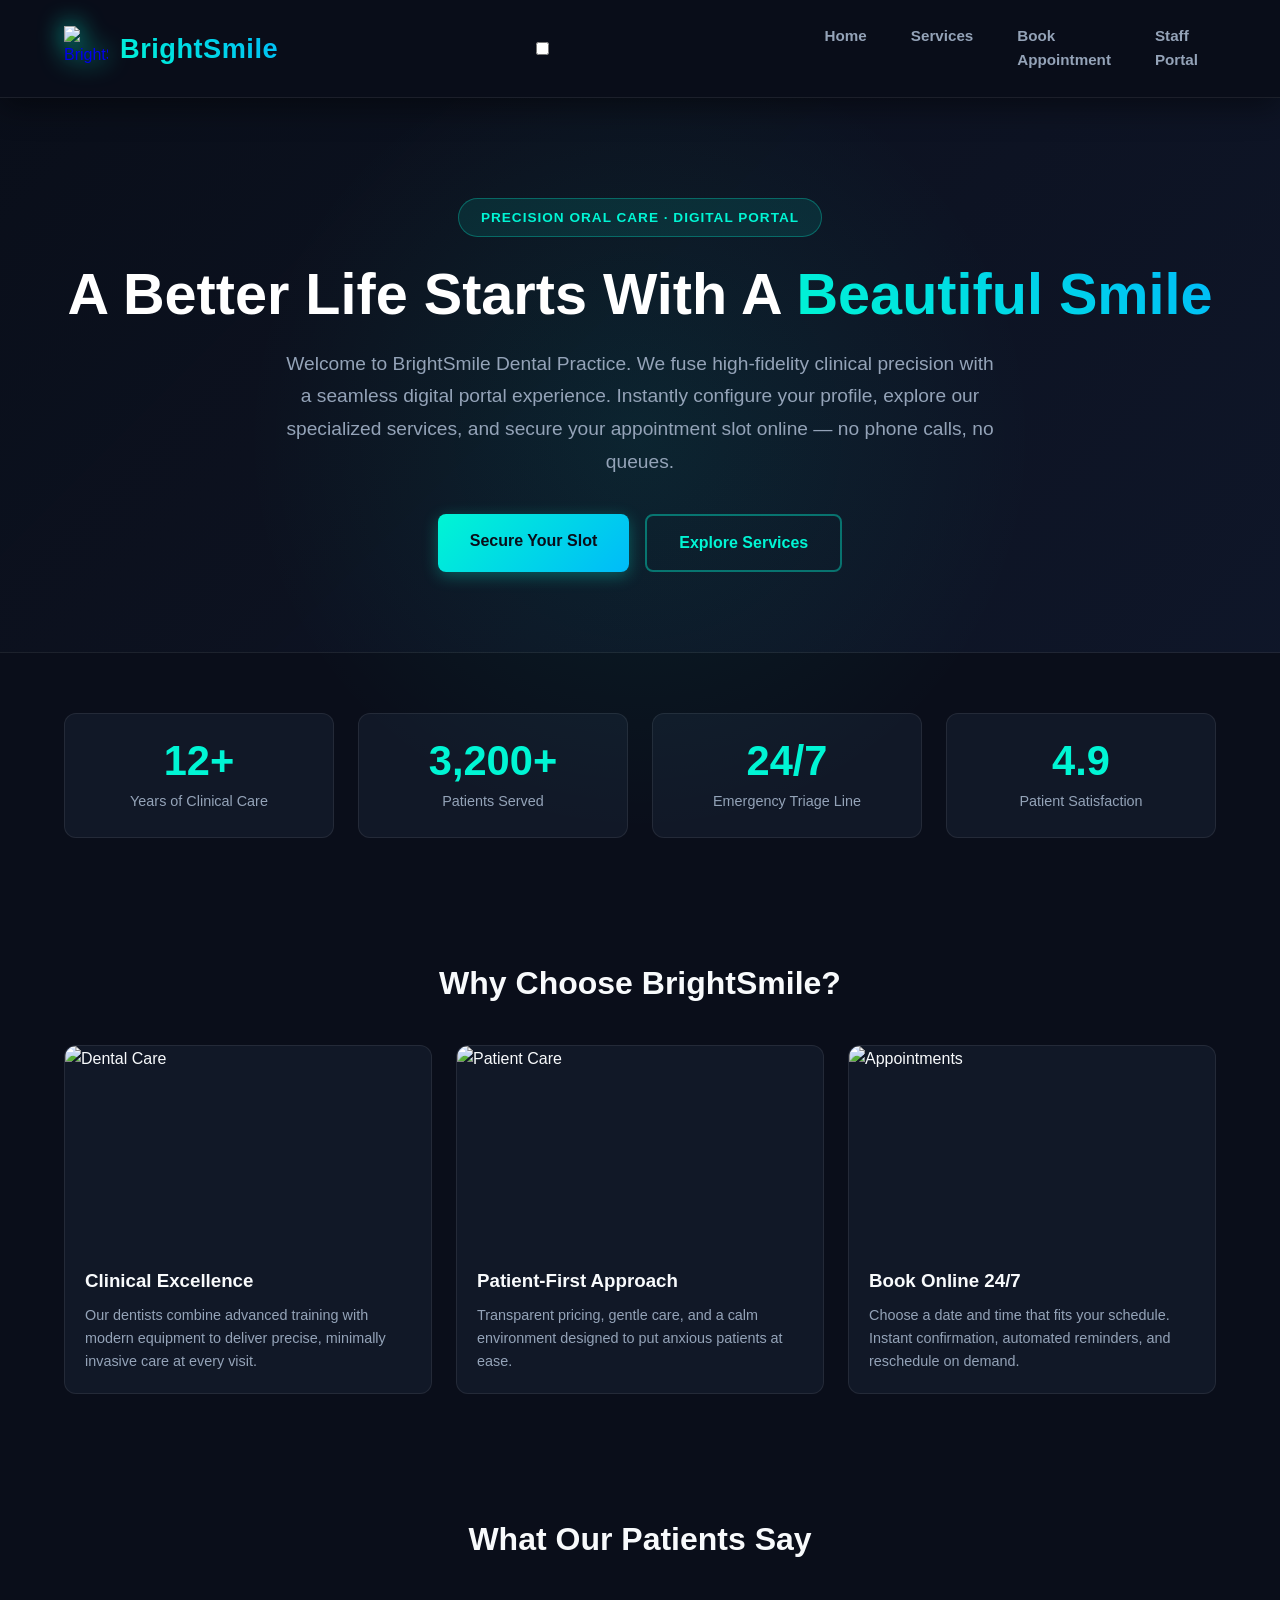
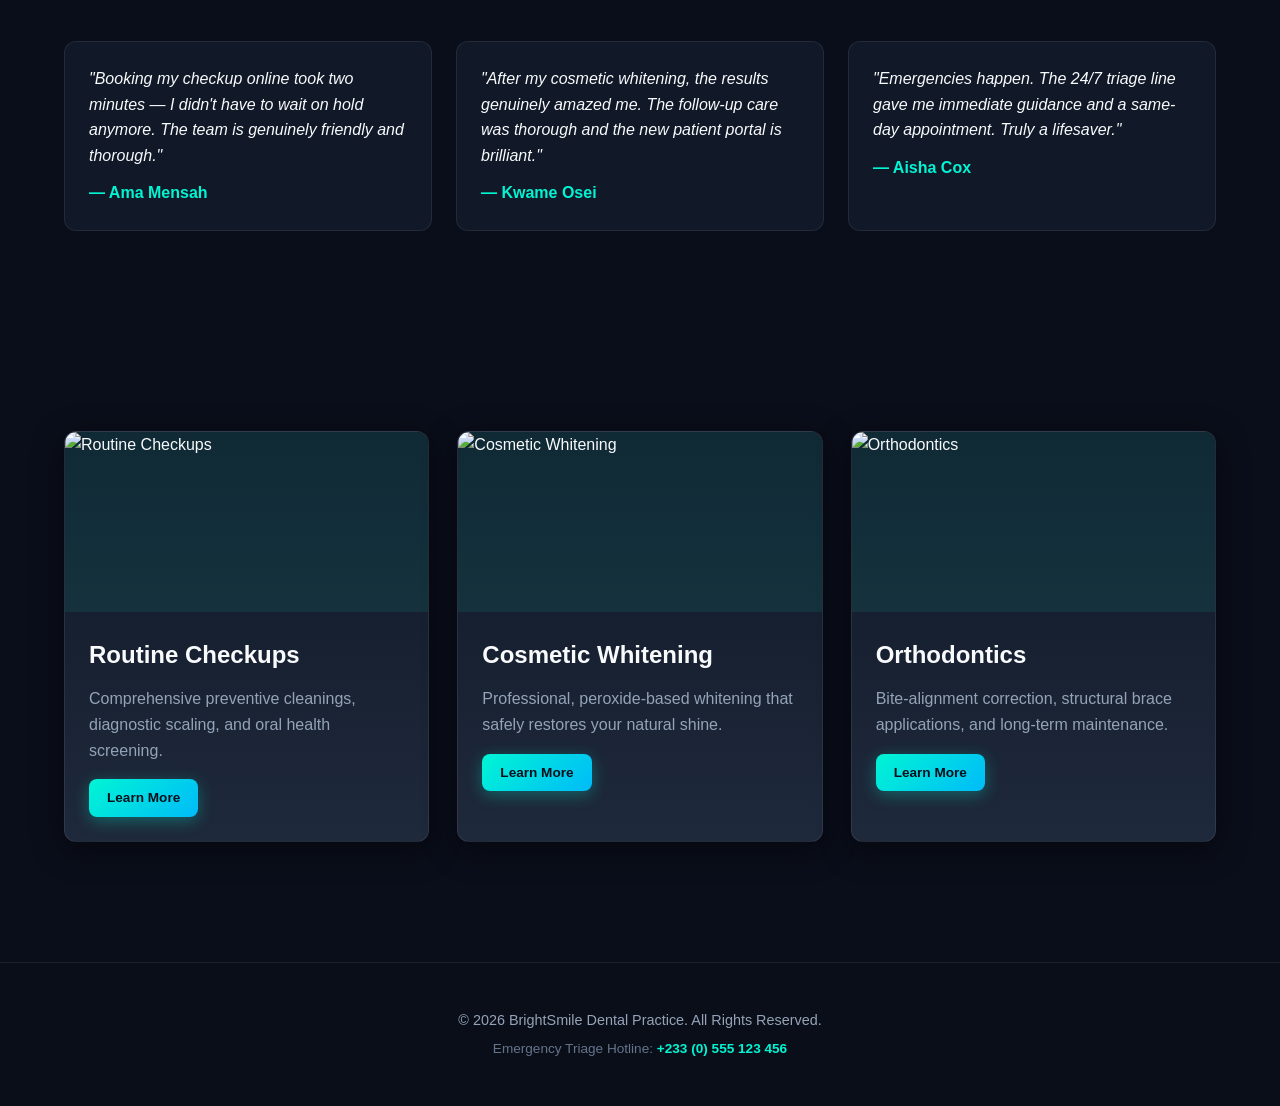
==== output/index.html @ e3bef67d "feat: BrightSmile Dental Practice website rebuild (SVG icons, animations)" ====
<!DOCTYPE html>
<html lang="en">
<head>
    <meta charset="UTF-8">
    <meta name="viewport" content="width=device-width, initial-scale=1.0">
    <title>BrightSmile Dental Practice Portal</title>
    <meta name="description" content="BrightSmile Dental Practice – modern clinical web portal for scheduling, staff access, and patient records.">
    <link rel="stylesheet" href="css/style.css">
    <link rel="icon" href="data:image/svg+xml,<svg xmlns='http://www.w3.org/2000/svg' viewBox='0 0 100 100'><text y='.9em' font-size='90'>🦷</text></svg>">
</head>
<body>

<header class="navbar">
    <div class="container nav-container">
        <a href="index.html" class="logo-group">
            <img src="https://cdn-icons-png.flaticon.com/512/3467/3467776.png" alt="BrightSmile Tooth Logo" class="logo-img">
            <span class="logo-text">BrightSmile</span>
        </a>
        <input type="checkbox" id="menu-toggle" class="menu-toggle">
        <label for="menu-toggle" class="hamburger"><span></span><span></span><span></span></label>
        <nav class="nav-links">
            <a href="index.html">Home</a>
            <a href="services.html">Services</a>
            <a href="booking.html">Book Appointment</a>
            <a href="staff.html">Staff Portal</a>
        </nav>
    </div>
</header>

<!-- ============ HERO / LANDING ============ -->
<section class="hero">
    <div class="hero-glow"></div>
    <div class="container hero-content">
        <div class="hero-badge">Precision Oral Care &middot; Digital Portal</div>
        <h1>A Better Life Starts With A <span class="highlight">Beautiful Smile</span></h1>
        <p>Welcome to BrightSmile Dental Practice. We fuse high-fidelity clinical precision with a seamless digital portal experience. Instantly configure your profile, explore our specialized services, and secure your appointment slot online &mdash; no phone calls, no queues.</p>
        <div class="hero-buttons">
            <a href="booking.html" class="btn">Secure Your Slot</a>
            <a href="services.html" class="btn btn-outline">Explore Services</a>
        </div>
    </div>
</section>

<!-- ============ STATS ============ -->
<div class="container" style="padding: 20px 0 40px;">
    <div class="stats-row">
        <div class="stat-card">
            <div class="stat-number">12+</div>
            <div class="stat-label">Years of Clinical Care</div>
        </div>
        <div class="stat-card">
            <div class="stat-number">3,200+</div>
            <div class="stat-label">Patients Served</div>
        </div>
        <div class="stat-card">
            <div class="stat-number">24/7</div>
            <div class="stat-label">Emergency Triage Line</div>
        </div>
        <div class="stat-card">
            <div class="stat-number">4.9</div>
            <div class="stat-label">Patient Satisfaction</div>
        </div>
    </div>
</div>

<!-- ============ ABOUT / WHY BRIGHTSMILE ============ -->
<div class="container" style="padding: 0 0 40px;">
    <div class="media-section">
        <h2>Why Choose BrightSmile?</h2>
        <div class="media-grid">
            <div class="media-card">
                <img src="https://cdn-icons-png.flaticon.com/512/3467/3467776.png" alt="Dental Care" style="height:200px; object-fit:cover;">
                <div class="media-card-body">
                    <h3>Clinical Excellence</h3>
                    <p>Our dentists combine advanced training with modern equipment to deliver precise, minimally invasive care at every visit.</p>
                </div>
            </div>
            <div class="media-card">
                <img src="https://cdn-icons-png.flaticon.com/512/3467/3467776.png" alt="Patient Care" style="height:200px; object-fit:cover;">
                <div class="media-card-body">
                    <h3>Patient-First Approach</h3>
                    <p>Transparent pricing, gentle care, and a calm environment designed to put anxious patients at ease.</p>
                </div>
            </div>
            <div class="media-card">
                <img src="https://cdn-icons-png.flaticon.com/512/3467/3467776.png" alt="Appointments" style="height:200px; object-fit:cover;">
                <div class="media-card-body">
                    <h3>Book Online 24/7</h3>
                    <p>Choose a date and time that fits your schedule. Instant confirmation, automated reminders, and reschedule on demand.</p>
                </div>
            </div>
        </div>
    </div>
</div>

<!-- ============ TESTIMONIALS ============ -->
<div class="container" style="padding: 0 0 40px;">
    <div class="media-section">
        <h2>What Our Patients Say</h2>
        <div class="testimonial-grid">
            <div class="testimonial">
                <p>"Booking my checkup online took two minutes &mdash; I didn't have to wait on hold anymore. The team is genuinely friendly and thorough."</p>
                <div class="author">&mdash; Ama Mensah</div>
            </div>
            <div class="testimonial">
                <p>"After my cosmetic whitening, the results genuinely amazed me. The follow-up care was thorough and the new patient portal is brilliant."</p>
                <div class="author">&mdash; Kwame Osei</div>
            </div>
            <div class="testimonial">
                <p>"Emergencies happen. The 24/7 triage line gave me immediate guidance and a same-day appointment. Truly a lifesaver."</p>
                <div class="author">&mdash; Aisha Cox</div>
            </div>
        </div>
    </div>
</div>

<!-- ============ INFO CARDS ============ -->
<div class="container" style="padding: 0 0 40px;">
    <div class="media-section">
        <div class="services-grid" style="grid-template-columns:repeat(auto-fit,minmax(280px,1fr));">
            <div class="service-card">
                <img src="https://cdn-icons-png.flaticon.com/512/2818/2818366.png" alt="Routine Checkups" class="service-icon">
                <div class="service-card-body">
                    <h3>Routine Checkups</h3>
                    <p>Comprehensive preventive cleanings, diagnostic scaling, and oral health screening.</p>
                    <a href="services.html" class="btn btn-sm">Learn More</a>
                </div>
            </div>
            <div class="service-card">
                <img src="https://cdn-icons-png.flaticon.com/512/7988/7988015.png" alt="Cosmetic Whitening" class="service-icon">
                <div class="service-card-body">
                    <h3>Cosmetic Whitening</h3>
                    <p>Professional, peroxide-based whitening that safely restores your natural shine.</p>
                    <a href="services.html" class="btn btn-sm">Learn More</a>
                </div>
            </div>
            <div class="service-card">
                <img src="https://cdn-icons-png.flaticon.com/512/2167/2167096.png" alt="Orthodontics" class="service-icon">
                <div class="service-card-body">
                    <h3>Orthodontics</h3>
                    <p>Bite-alignment correction, structural brace applications, and long-term maintenance.</p>
                    <a href="services.html" class="btn btn-sm">Learn More</a>
                </div>
            </div>
        </div>
    </div>
</div>

<!-- ============ FOOTER ENVELOPE ============ -->
<footer class="footer">
    <div class="container">
        <p style="font-size:0.9rem;">&copy; 2026 BrightSmile Dental Practice. All Rights Reserved.</p>
        <p style="font-size:0.85rem; color:var(--text-dim);">Emergency Triage Hotline: <span style="color:var(--teal-glow); font-weight:700;">+233 (0) 555 123 456</span></p>
    </div>
</footer>

<script src="js/search.js"></script>
</body>
</html>
---- output/css/style.css ----
/* ==========================================================================
   BRIGHTSMILE INTERACTIVE CYBER-TEAL STYLESHEET v2.0
   ========================================================================= */
:root {
    --teal-glow: #00f5d4;
    --teal-dark: #00bbf9;
    --teal-mid: #0077b6;
    --navy-deep: #0a0e1a;
    --navy-card: #0f172a;
    --card-bg: #111827;
    --card-bg2: #1e293b;
    --text-main: #f8fafc;
    --text-muted: #94a3b8;
    --text-dim: #64748b;
    --emerald: #10b981;
    --crimson: #ef4444;
    --amber: #f59e0b;
    --border-line: rgba(255,255,255,0.08);
    --border-light: rgba(255,255,255,0.15);
    --glass: rgba(255,255,255,0.05);
    --glass-border: rgba(255,255,255,0.1);
    --shadow: 0 8px 32px rgba(0,0,0,0.45);
    --radius: 12px;
    --radius-sm: 8px;
    --font: 'Segoe UI', Roboto, Helvetica, Arial, sans-serif;
}

* {
    margin: 0;
    padding: 0;
    box-sizing: border-box;
    font-family: var(--font);
}

html {
    scroll-behavior: smooth;
    scroll-padding-top: 80px;
}

body {
    background-color: var(--navy-deep);
    color: var(--text-main);
    display: flex;
    flex-direction: column;
    min-height: 100vh;
    line-height: 1.6;
}

.container {
    width: 90%;
    max-width: 1200px;
    margin: 0 auto;
}

/* ---- Navigation ---- */
.navbar {
    background-color: rgba(10, 14, 26, 0.92);
    backdrop-filter: blur(16px);
    border-bottom: 1px solid var(--border-line);
    padding: 14px 0;
    position: sticky;
    top: 0;
    z-index: 1000;
    box-shadow: var(--shadow);
}

.nav-container {
    display: flex;
    justify-content: space-between;
    align-items: center;
}

.logo-group {
    display: flex;
    align-items: center;
    gap: 12px;
    text-decoration: none;
}

.logo-img {
    width: 44px;
    height: 44px;
    filter: drop-shadow(0 0 12px var(--teal-glow));
    transition: transform 0.3s;
}

.logo-group:hover .logo-img {
    transform: scale(1.08);
}

.logo-text {
    font-size: 1.7rem;
    font-weight: 800;
    letter-spacing: 0.5px;
    background: linear-gradient(45deg, var(--teal-glow), var(--teal-dark));
    -webkit-background-clip: text;
    background-clip: text;
    -webkit-text-fill-color: transparent;
    color: transparent;
}

.nav-links {
    display: flex;
    gap: 8px;
    list-style: none;
}

.nav-links a {
    display: block;
    padding: 10px 18px;
    text-decoration: none;
    color: var(--text-muted);
    font-weight: 600;
    font-size: 0.95rem;
    border-radius: var(--radius-sm);
    transition: all 0.3s ease;
    position: relative;
}

.nav-links a:hover {
    color: var(--teal-glow);
    background: rgba(0, 245, 212, 0.08);
}

.nav-links a.active {
    color: var(--teal-glow);
    background: rgba(0, 245, 212, 0.12);
    box-shadow: inset 0 0 0 1px rgba(0, 245, 212, 0.25);
}

/* ---- Hero ---- */
.hero {
    position: relative;
    padding: 100px 0 80px;
    text-align: center;
    background: linear-gradient(135deg, rgba(10, 14, 26, 0.96), rgba(15, 23, 42, 0.92)),
        url('https://images.unsplash.com/photo-1629909613654-28e377c37b09?auto=format&fit=crop&w=1920&q=80') no-repeat center center/cover;
    border-bottom: 1px solid var(--border-line);
}

.hero-glow {
    position: absolute;
    top: -60px;
    left: 50%;
    transform: translateX(-50%);
    width: 800px;
    height: 800px;
    background: radial-gradient(circle, rgba(0, 245, 212, 0.08) 0%, transparent 70%);
    pointer-events: none;
}

.hero-content { position: relative; z-index: 1; }
.hero-badge {
    display: inline-block;
    padding: 8px 22px;
    background: rgba(0, 245, 212, 0.1);
    border: 1px solid rgba(0, 245, 212, 0.3);
    border-radius: 50px;
    color: var(--teal-glow);
    font-weight: 700;
    letter-spacing: 1px;
    text-transform: uppercase;
    font-size: 0.85rem;
    margin-bottom: 24px;
}

.hero h1 {
    font-size: 3.6rem;
    font-weight: 800;
    margin-bottom: 20px;
    color: #ffffff;
    line-height: 1.15;
}

.hero h1 .highlight {
    background: linear-gradient(45deg, var(--teal-glow), var(--teal-dark));
    -webkit-background-clip: text;
    background-clip: text;
    -webkit-text-fill-color: transparent;
    color: transparent;
}

.hero p {
    font-size: 1.2rem;
    color: var(--text-muted);
    margin-bottom: 36px;
    max-width: 720px;
    margin-left: auto;
    margin-right: auto;
    line-height: 1.7;
}

.hero-buttons {
    display: flex;
    gap: 16px;
    justify-content: center;
    flex-wrap: wrap;
}

/* ---- Buttons ---- */
.btn {
    display: inline-block;
    padding: 14px 32px;
    background: linear-gradient(135deg, var(--teal-glow), var(--teal-dark));
    color: var(--navy-deep);
    text-decoration: none;
    border-radius: var(--radius-sm);
    border: none;
    font-weight: 700;
    cursor: pointer;
    box-shadow: 0 4px 16px rgba(0, 245, 212, 0.3);
    transition: all 0.3s ease;
    font-size: 1rem;
}

.btn:hover {
    transform: translateY(-2px);
    box-shadow: 0 6px 24px rgba(0, 245, 212, 0.5);
}

.btn:active { transform: translateY(0); }

.btn-outline {
    background: transparent;
    color: var(--teal-glow);
    border: 2px solid rgba(0, 245, 212, 0.4);
    box-shadow: none;
}

.btn-outline:hover {
    background: rgba(0, 245, 212, 0.1);
    border-color: var(--teal-glow);
    box-shadow: 0 0 20px rgba(0, 245, 212, 0.2);
}

.btn-danger {
    background: var(--crimson);
    color: white;
    box-shadow: 0 4px 16px rgba(239, 68, 68, 0.3);
}

.btn-danger:hover {
    box-shadow: 0 6px 24px rgba(239, 68, 68, 0.5);
    background: #dc2626;
}

.btn-sm { padding: 8px 18px; font-size: 0.85rem; }

/* ---- Services Grid ---- */
.services-grid {
    display: grid;
    grid-template-columns: repeat(auto-fit, minmax(320px, 1fr));
    gap: 28px;
    padding: 40px 0;
}

.service-card {
    background: linear-gradient(180deg, var(--card-bg), var(--card-bg2));
    border: 1px solid var(--border-line);
    border-radius: var(--radius);
    overflow: hidden;
    transition: all 0.4s ease;
    box-shadow: var(--shadow);
}

.service-card:hover {
    transform: translateY(-6px);
    border-color: var(--teal-glow);
    box-shadow: 0 12px 40px rgba(0, 245, 212, 0.12);
}

.service-icon {
    width: 100%;
    height: 180px;
    object-fit: cover;
    display: block;
    background: rgba(0, 245, 212, 0.08);
}

.service-card-body {
    padding: 24px;
}

.service-card-body h3 {
    font-size: 1.5rem;
    margin-bottom: 12px;
    color: var(--text-main);
}

.service-card-body p {
    color: var(--text-muted);
    line-height: 1.6;
    margin-bottom: 16px;
}

.service-card-body .btn {
    margin-right: 10px;
}

/* ---- Form split ---- */
.form-split {
    display: grid;
    grid-template-columns: 1fr 1fr;
    gap: 32px;
    padding: 40px 0;
}

.form-card {
    background: linear-gradient(180deg, rgba(15, 23, 42, 0.9), rgba(10, 14, 26, 0.96));
    padding: 32px;
    border-radius: var(--radius);
    border: 1px solid var(--border-line);
    box-shadow: var(--shadow);
}

.form-card h2 {
    margin-bottom: 24px;
    font-size: 1.6rem;
    color: var(--text-main);
    border-left: 4px solid var(--teal-glow);
    padding-left: 14px;
}

.form-card h2 .step-num {
    display: inline-block;
    background: var(--teal-glow);
    color: var(--navy-deep);
    width: 32px;
    height: 32px;
    border-radius: 50%;
    font-size: 0.9rem;
    font-weight: 800;
    line-height: 32px;
    text-align: center;
    margin-right: 10px;
}

.form-card .screenshot-placeholder {
    margin: 20px 0;
    padding: 20px;
    background: rgba(0, 245, 212, 0.05);
    border: 1px dashed rgba(0, 245, 212, 0.2);
    border-radius: var(--radius-sm);
    text-align: center;
    color: var(--text-dim);
    font-size: 0.9rem;
}

/* ---- Form elements ---- */
.input-container {
    position: relative;
    margin-bottom: 22px;
}

label {
    display: block;
    margin-bottom: 8px;
    font-weight: 600;
    font-size: 0.9rem;
    color: var(--text-muted);
}

input, select, textarea {
    width: 100%;
    padding: 13px 16px;
    background-color: rgba(15, 23, 42, 0.6);
    border: 1px solid var(--border-light);
    border-radius: var(--radius-sm);
    font-size: 1rem;
    color: var(--text-main);
    transition: border-color 0.3s, box-shadow 0.3s;
}

input:focus, select:focus, textarea:focus {
    outline: none;
    border-color: var(--teal-glow);
    box-shadow: 0 0 0 3px rgba(0, 245, 212, 0.15);
}

input::placeholder, textarea::placeholder {
    color: var(--text-dim);
}

/* ---- Alerts ---- */
.alert {
    padding: 16px 20px;
    border-radius: var(--radius-sm);
    margin-bottom: 24px;
    font-weight: 600;
    font-size: 0.95rem;
    display: flex;
    align-items: center;
    gap: 10px;
}

.alert.success {
    background: rgba(16, 185, 129, 0.12);
    color: var(--emerald);
    border: 1px solid rgba(16, 185, 129, 0.4);
}

.alert.danger {
    background: rgba(239, 68, 68, 0.12);
    color: var(--crimson);
    border: 1px solid rgba(239, 68, 68, 0.4);
}

/* ---- Footer ---- */
.footer {
    background-color: rgba(10, 14, 26, 0.95);
    border-top: 1px solid var(--border-line);
    padding: 40px 0;
    text-align: center;
    color: var(--text-muted);
}

.footer p { margin: 6px 0; }

.footer-top {
    display: flex;
    justify-content: space-between;
    flex-wrap: wrap;
    gap: 16px;
}

.footer-brand .logo-text { font-size: 1.4rem; }

/* ---- Media section ---- */
.media-section {
    padding: 40px 0;
}

.media-section h2 {
    text-align: center;
    font-size: 2rem;
    margin-bottom: 36px;
    color: var(--text-main);
}

.media-grid {
    display: grid;
    grid-template-columns: repeat(auto-fit, minmax(260px, 1fr));
    gap: 24px;
}

.media-card {
    background: var(--card-bg);
    border: 1px solid var(--border-line);
    border-radius: var(--radius);
    overflow: hidden;
    transition: all 0.4s ease;
}

.media-card:hover {
    transform: translateY(-4px);
    border-color: var(--teal-glow);
}

.media-card img {
    width: 100%;
    height: 200px;
    object-fit: cover;
    display: block;
}

.media-card-body {
    padding: 20px;
}

.media-card-body h3 {
    margin-bottom: 8px;
}

.media-card-body p {
    color: var(--text-muted);
    font-size: 0.9rem;
}

/* ---- Testimonials ---- */
.testimonial-grid {
    display: grid;
    grid-template-columns: repeat(auto-fit, minmax(320px, 1fr));
    gap: 24px;
    padding: 40px 0;
}

.testimonial {
    background: var(--card-bg);
    border: 1px solid var(--border-line);
    border-radius: var(--radius);
    padding: 24px;
}

.testimonial p {
    font-style: italic;
    color: var(--text-main);
    margin-bottom: 12px;
}

.testimonial .author {
    font-weight: 700;
    color: var(--teal-glow);
}

/* ---- Video embed ---- */
.video-wrapper {
    position: relative;
    width: 100%;
    max-width: 800px;
    margin: 30px auto;
    border-radius: var(--radius);
    overflow: hidden;
    border: 1px solid var(--border-line);
}

.video-wrapper iframe {
    width: 100%;
    height: 480px;
    border: none;
    display: block;
}

.video-wrapper .play-overlay {
    position: absolute;
    top: 0; left: 0;
    width: 100%; height: 100%;
    display: flex;
    align-items: center;
    justify-content: center;
    background: rgba(0,0,0,0.35);
    color: white;
    font-size: 2rem;
    font-weight: 700;
    cursor: pointer;
}

/* ---- Reports / Data tables ---- */
.reports-grid {
    display: grid;
    grid-template-columns: repeat(auto-fit, minmax(340px, 1fr));
    gap: 24px;
    padding: 40px 0;
}

.report-card {
    background: linear-gradient(180deg, var(--card-bg), var(--card-bg2));
    border: 1px solid var(--border-line);
    border-radius: var(--radius);
    padding: 28px;
}

.report-card h3 {
    color: var(--teal-glow);
    font-size: 1.3rem;
    margin-bottom: 12px;
}

.report-card p {
    color: var(--text-muted);
    margin-bottom: 10px;
}

/* ---- Staff dashboard ---- */
.dashboard-header {
    display: flex;
    justify-content: space-between;
    align-items: center;
    flex-wrap: wrap;
    gap: 20px;
    margin-bottom: 24px;
    padding: 20px;
    background: linear-gradient(180deg, rgba(15, 23, 42, 0.8), rgba(10, 14, 26, 0.9));
    border: 1px solid var(--border-line);
    border-radius: var(--radius);
}

.dashboard-header h2 { margin-bottom: 4px; }

.search-box {
    max-width: 400px;
}

.search-box input {
    width: 100%;
}

.table-wrapper {
    overflow-x: auto;
    background: var(--card-bg);
    border: 1px solid var(--border-line);
    border-radius: var(--radius);
    box-shadow: var(--shadow);
}

.report-table {
    width: 100%;
    border-collapse: collapse;
    min-width: 700px;
}

.report-table th, .report-table td {
    padding: 14px 18px;
    text-align: left;
    border-bottom: 1px solid var(--border-line);
}

.report-table th {
    background: rgba(15, 23, 42, 0.4);
    color: var(--text-main);
    font-weight: 700;
    font-size: 0.85rem;
    text-transform: uppercase;
    letter-spacing: 0.5px;
}

.report-table td {
    color: var(--text-main);
    font-size: 0.95rem;
}

.report-table tbody tr:hover {
    background: rgba(0, 245, 212, 0.03);
}

.tag {
    display: inline-block;
    padding: 4px 12px;
    border-radius: 20px;
    font-size: 0.8rem;
    font-weight: 700;
}

.tag-checked { background: rgba(16, 185, 129, 0.15); color: var(--emerald); }
.tag-pending { background: rgba(245, 158, 11, 0.15); color: var(--amber); }
.tag-booked { background: rgba(0, 245, 212, 0.12); color: var(--teal-glow); }

/* ---- Stats counter ---- */
.stats-row {
    display: grid;
    grid-template-columns: repeat(auto-fit, minmax(200px, 1fr));
    gap: 24px;
    padding: 40px 0;
}

.stat-card {
    background: var(--card-bg);
    border: 1px solid var(--border-line);
    border-radius: var(--radius);
    padding: 24px;
    text-align: center;
}

.stat-number {
    font-size: 2.6rem;
    font-weight: 800;
    color: var(--teal-glow);
    line-height: 1.1;
}

.stat-label {
    color: var(--text-muted);
    font-size: 0.9rem;
    margin-top: 6px;
}

/* ---- Responsive ---- */
@media (max-width: 900px) {
    .hero h1 { font-size: 2.6rem; }
    .form-split { grid-template-columns: 1fr; }
    .footer-top { flex-direction: column; }
    .dashboard-header { flex-direction: column; align-items: flex-start; }
}

@media (max-width: 600px) {
    .hero h1 { font-size: 2rem; }
    .nav-links { display: none; }
    .nav-links.open { display: flex; flex-direction: column; position: absolute; top: 68px; left: 0; right: 0; background: rgba(10,14,26,0.98); padding: 16px; gap: 8px; box-shadow: var(--shadow); }
    .nav-links.open ~ .hamburger { display: none; }
    .hamburger { display: flex; flex-direction: column; gap: 5px; cursor: pointer; }
    .hamburger span { width: 24px; height: 3px; background: var(--text-main); border-radius: 2px; }
    .stats-row { grid-template-columns: 1fr; }
    .services-grid { grid-template-columns: 1fr; }
    .form-card { padding: 20px; }
}

/* ---- Password toggle ---- */
.pass-toggle {
    position: absolute;
    right: 12px;
    top: 38px;
    cursor: pointer;
    color: var(--text-dim);
    user-select: none;
}

/* ---- Scrollbar ---- */
::-webkit-scrollbar { width: 10px; }
::-webkit-scrollbar-track { background: var(--navy-deep); }
::-webkit-scrollbar-thumb { background: var(--teal-glow); border-radius: 5px; }
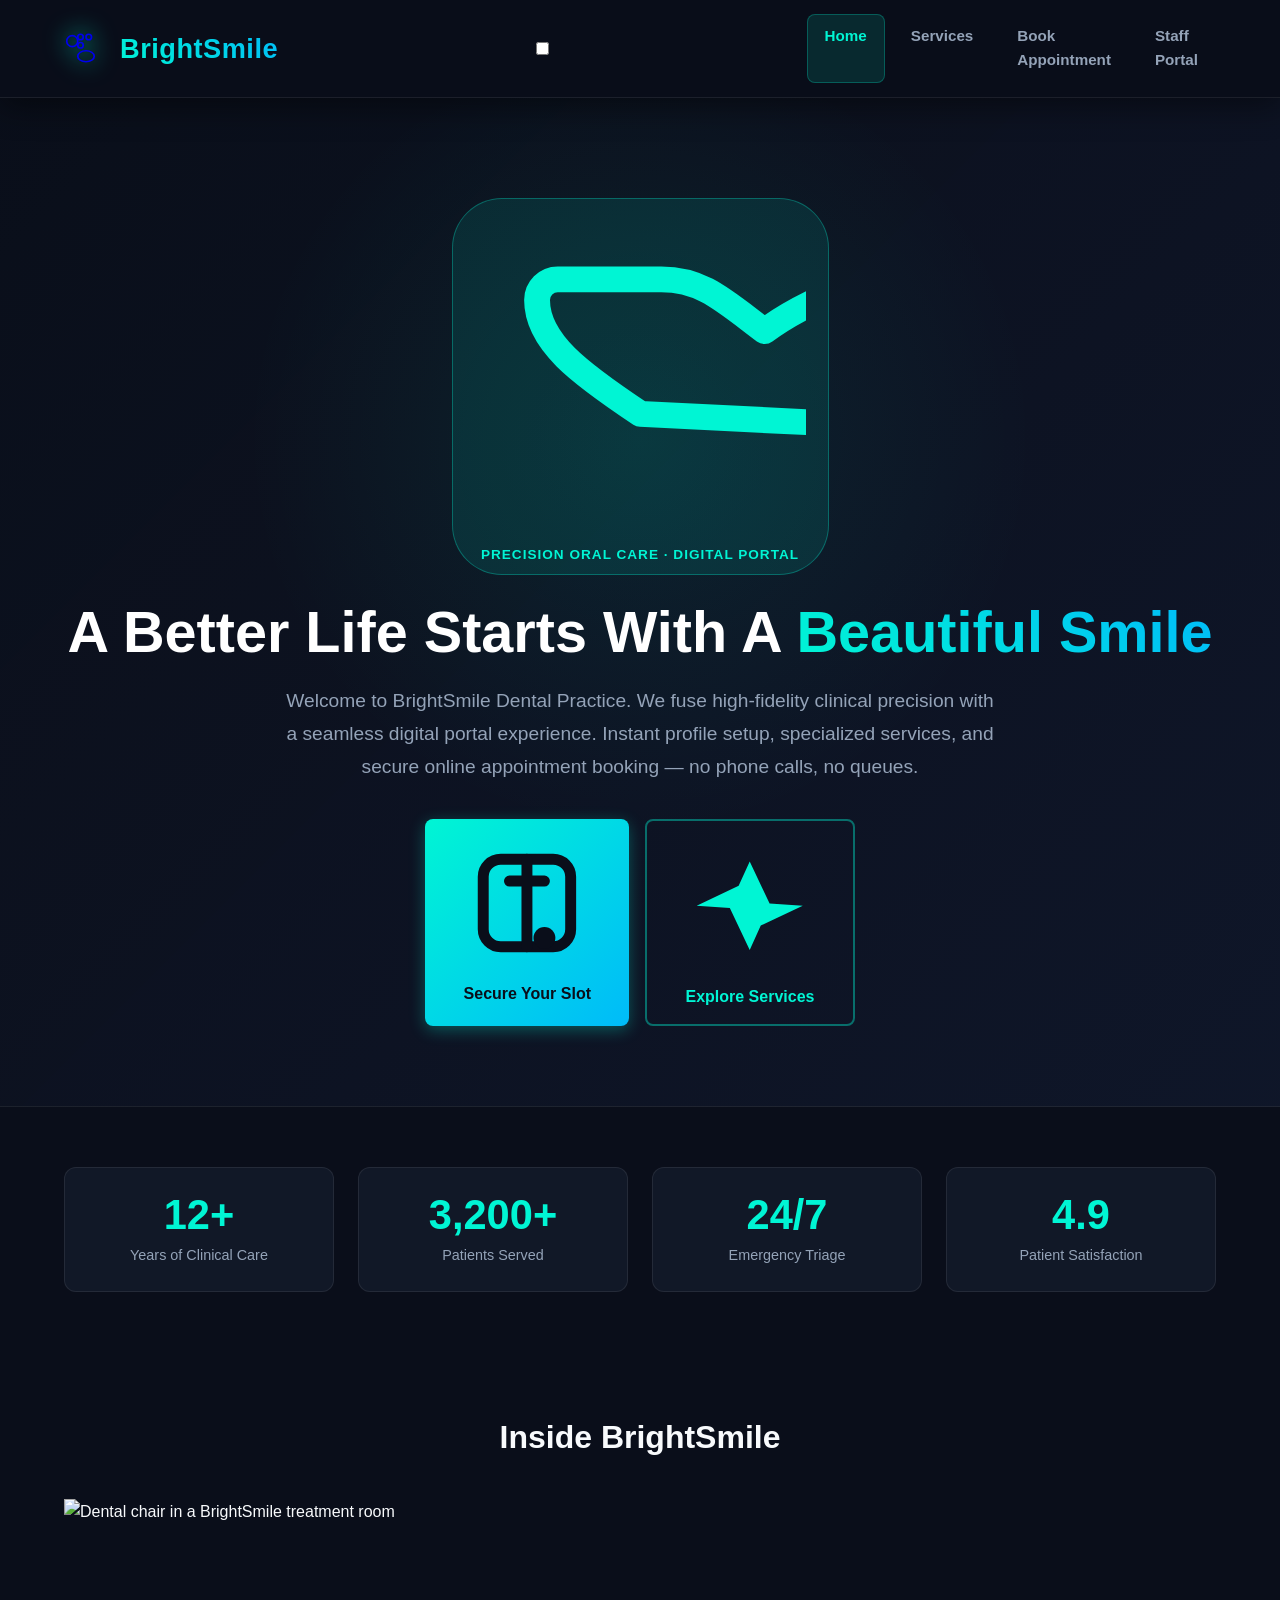
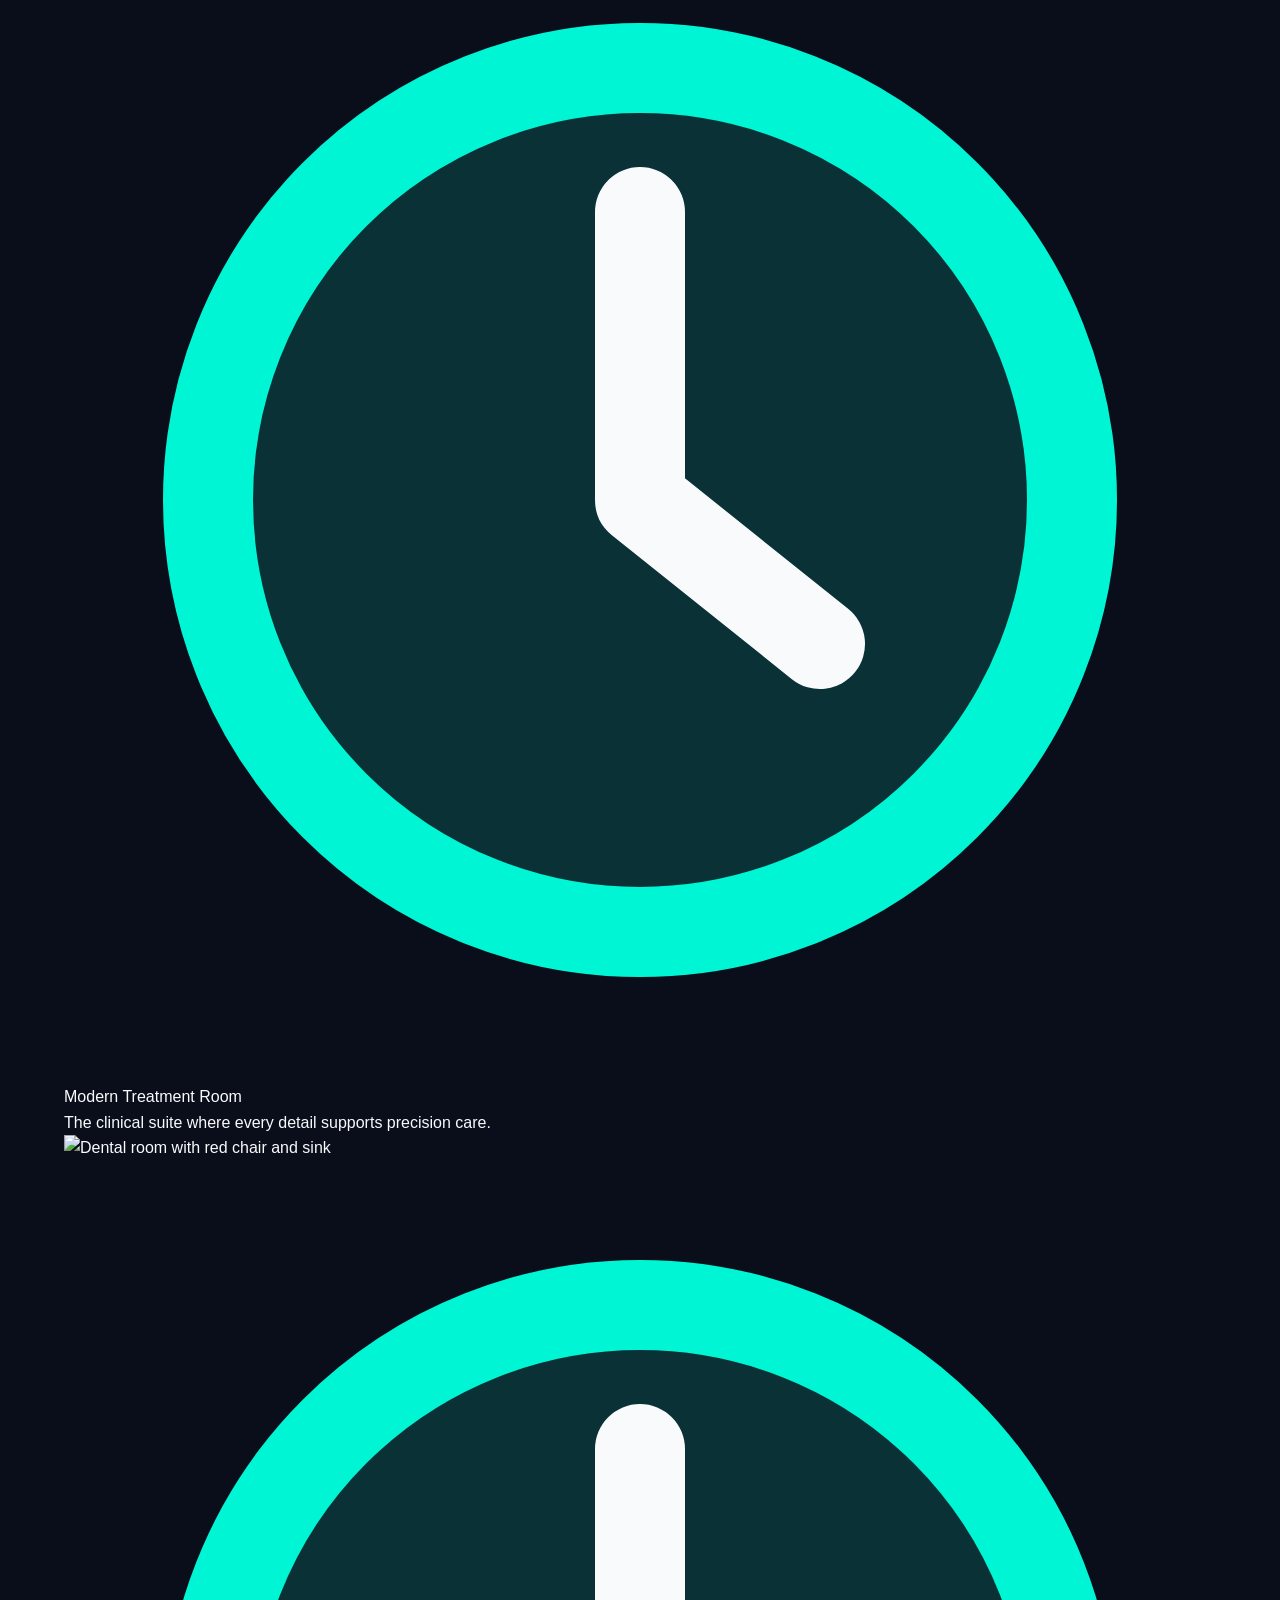
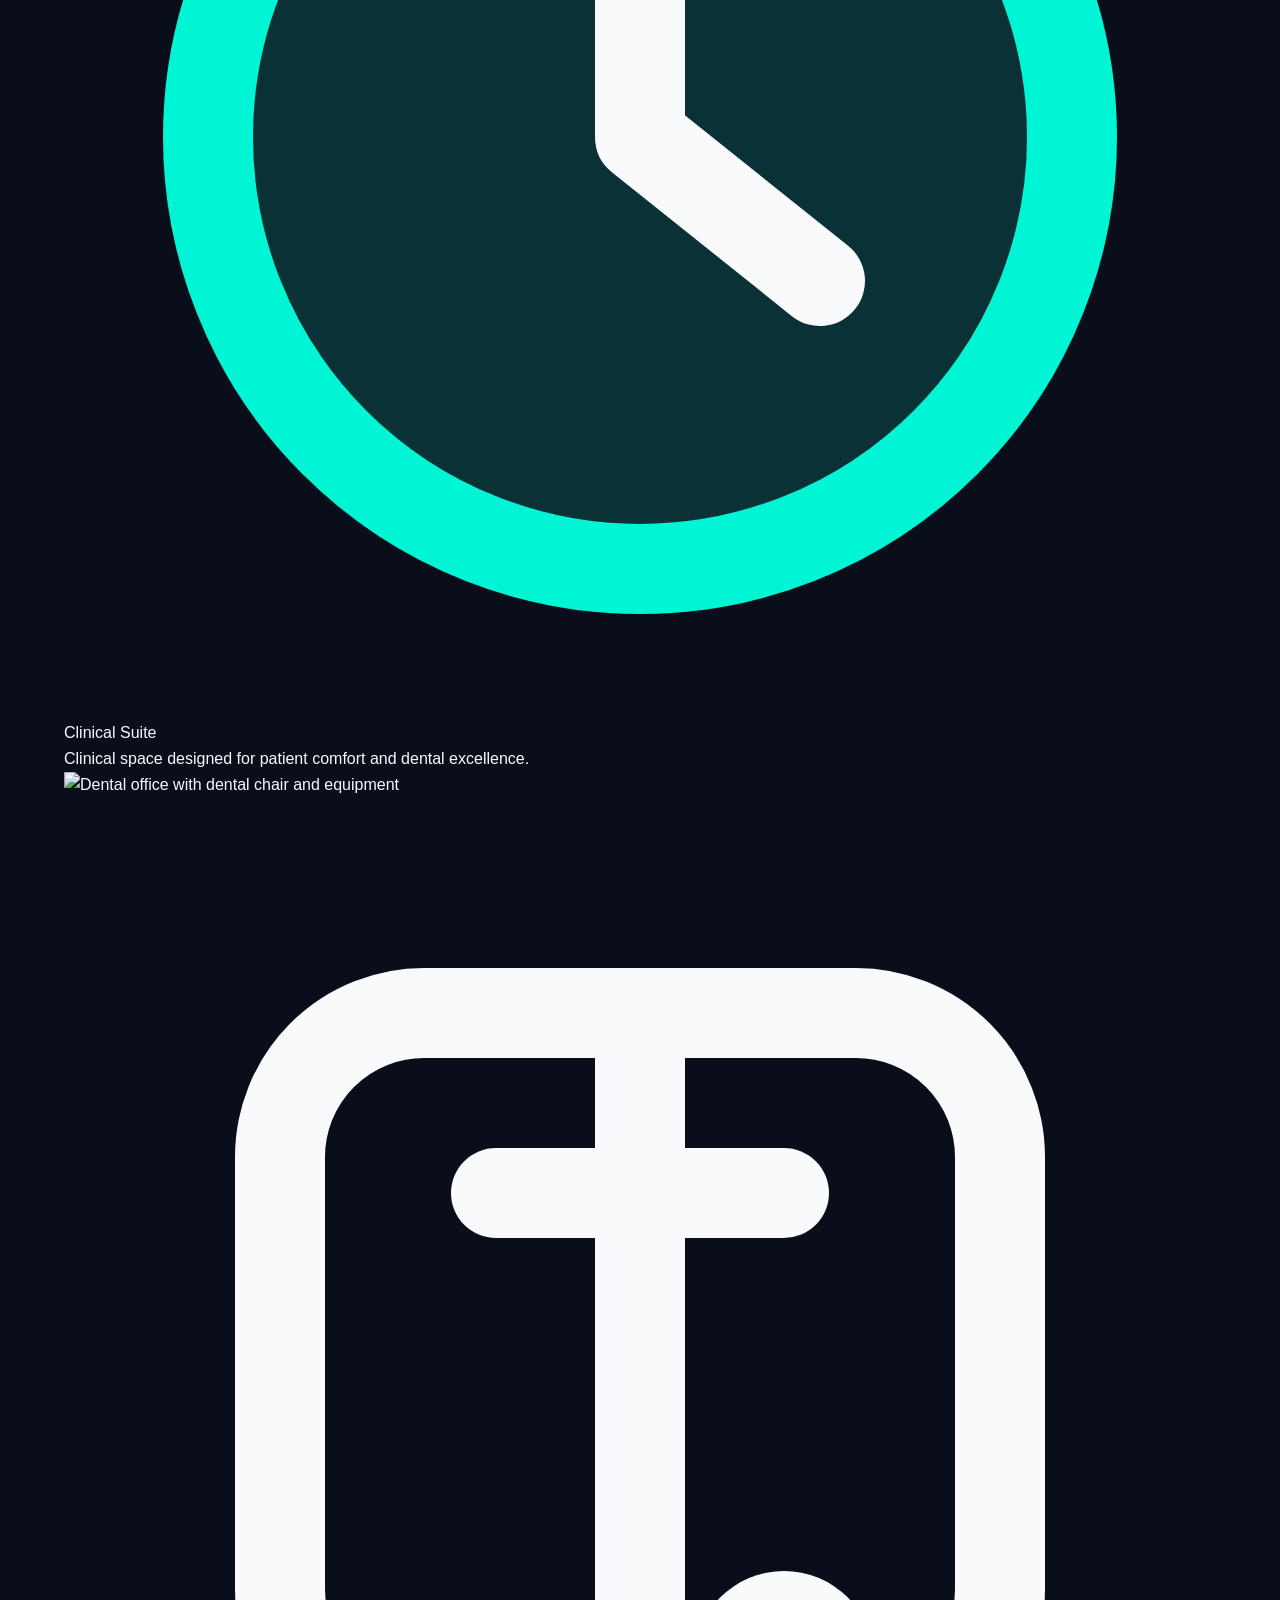
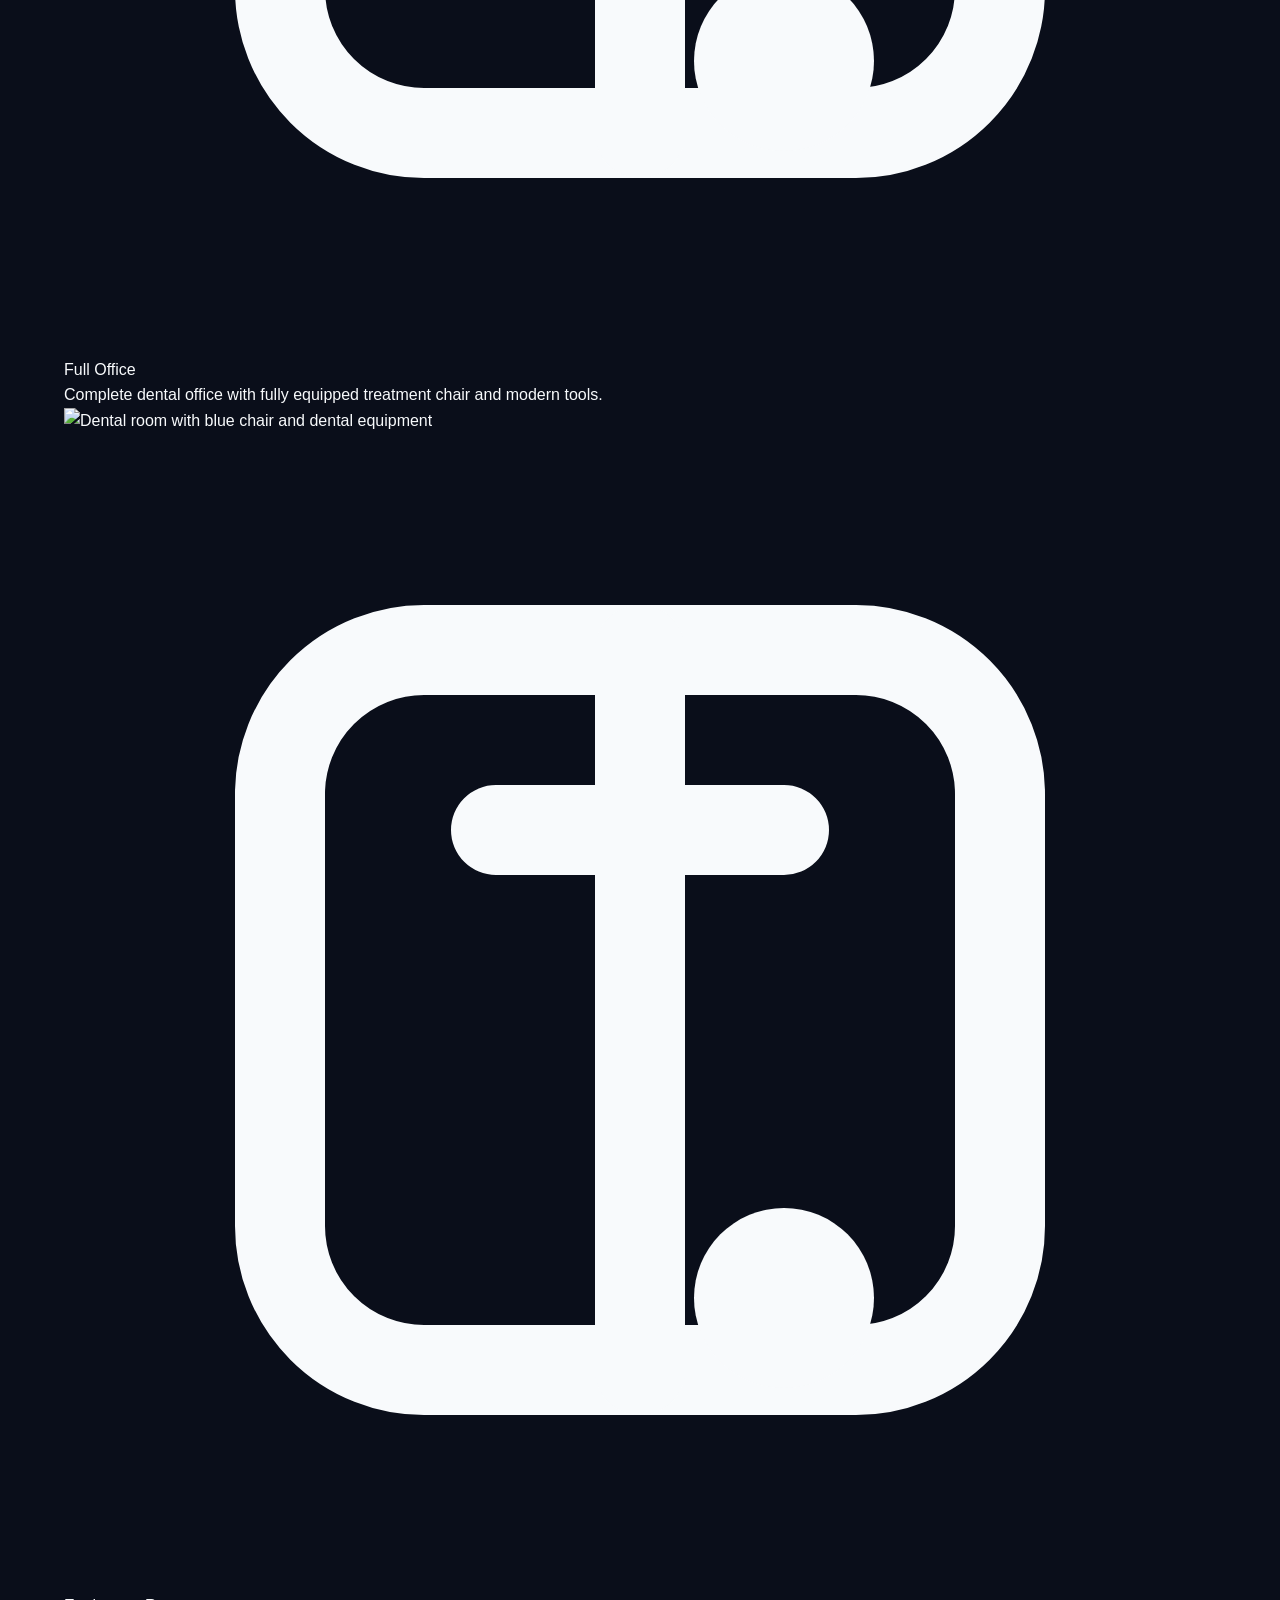
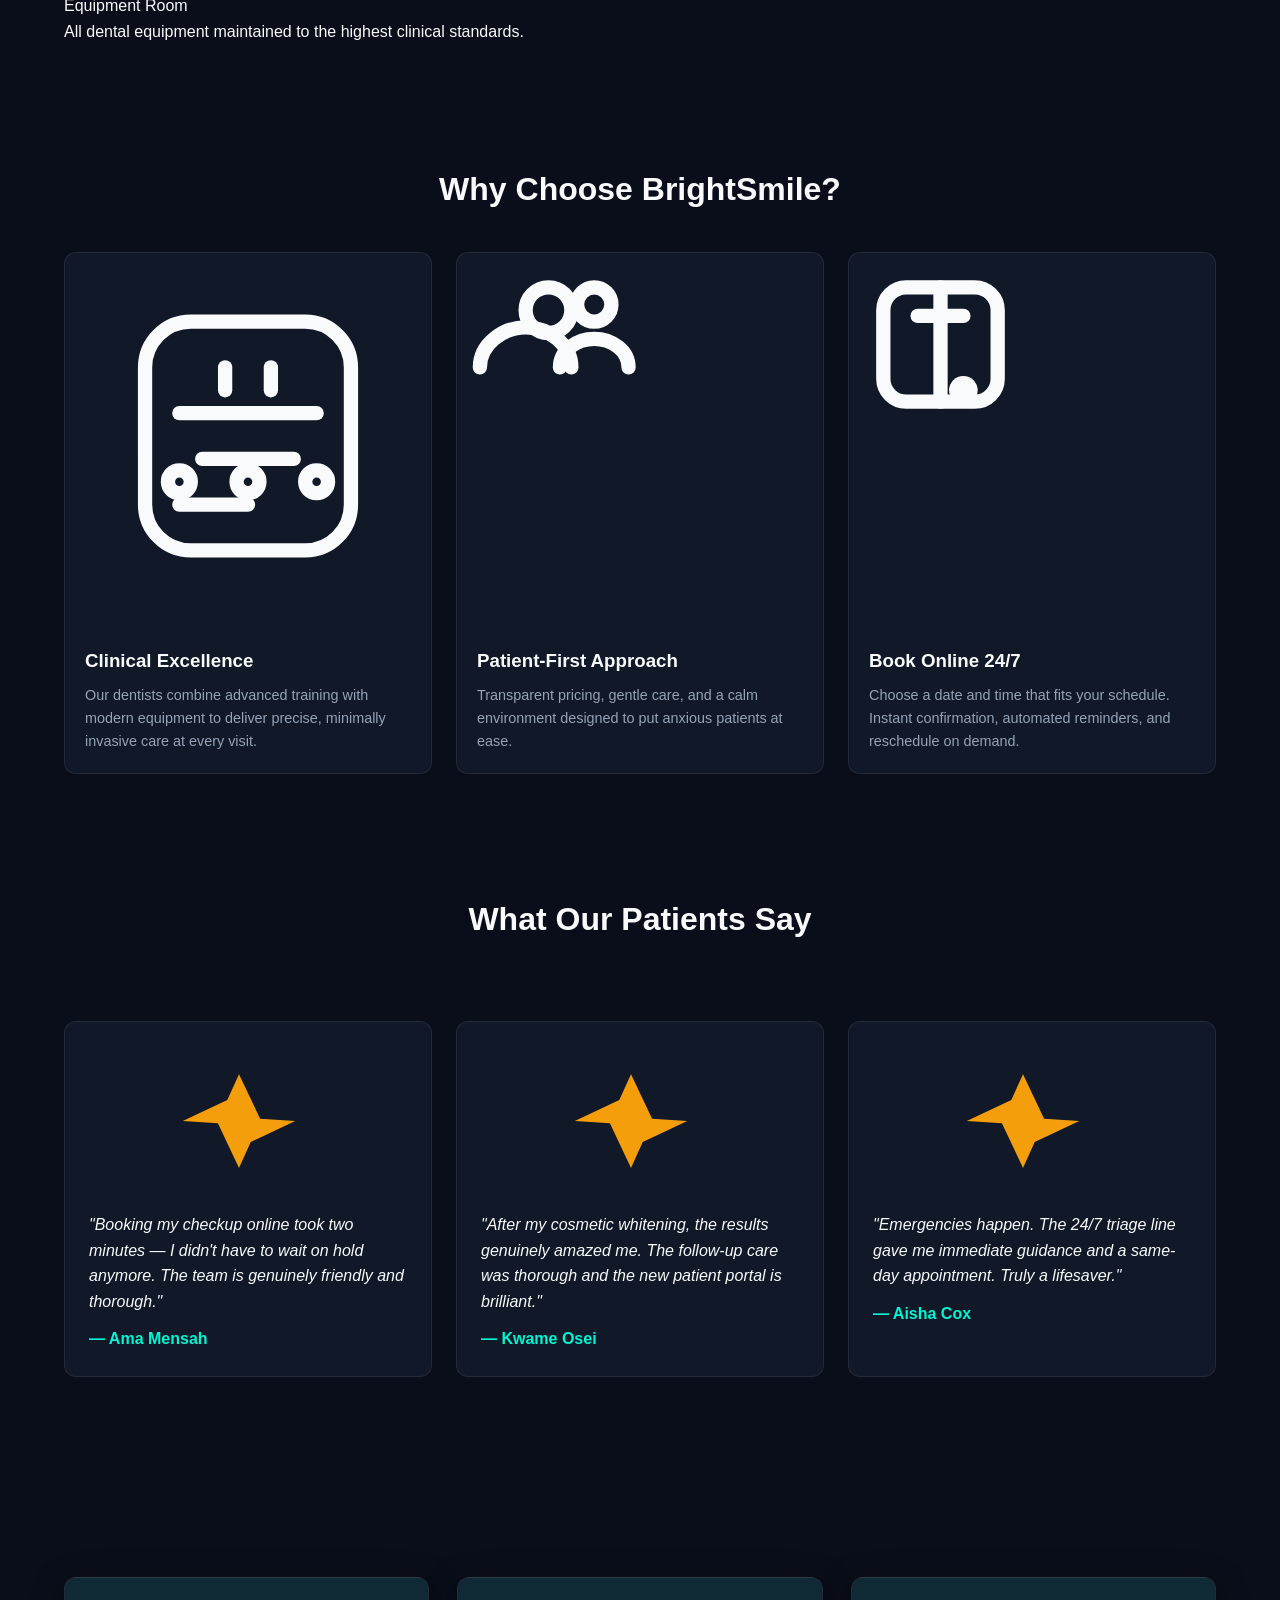
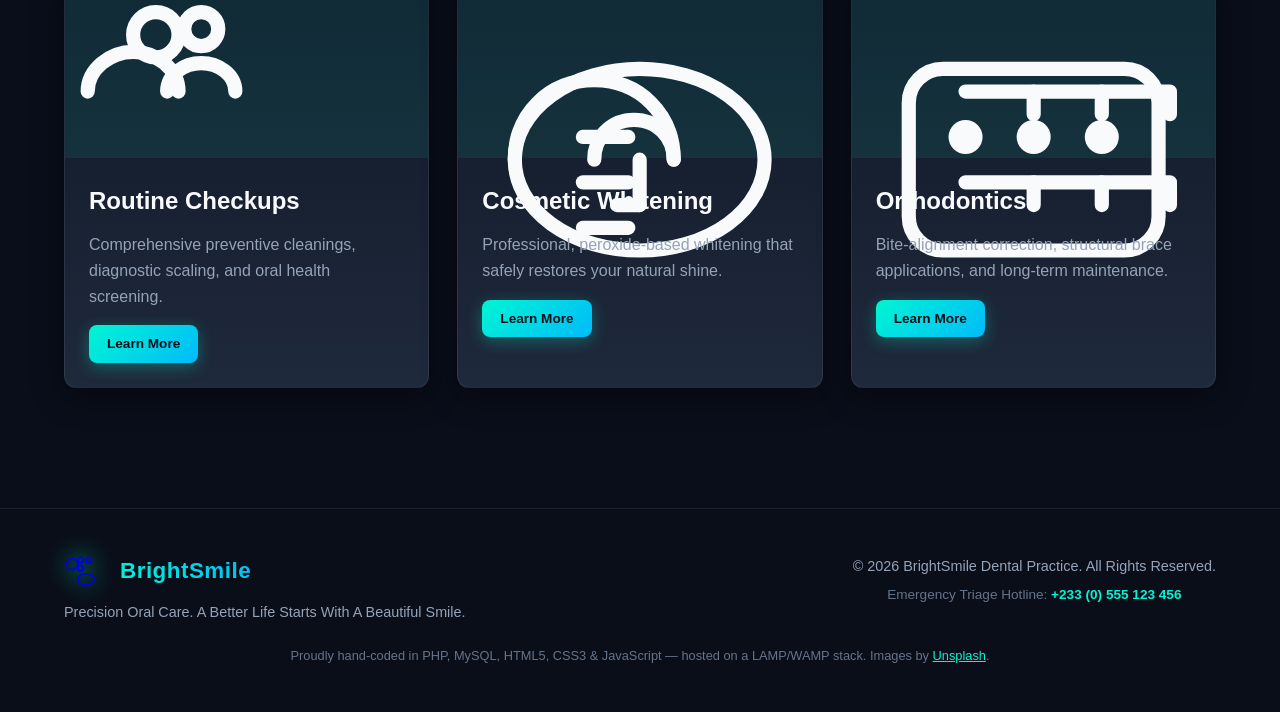
==== commit f13d5aeb: "feat: BrightSmile Dental Practice website — SVG icons, Unsplash photos, animations" ====
--- a/output/index.html
+++ b/output/index.html
@@ -6,20 +6,26 @@
     <title>BrightSmile Dental Practice Portal</title>
     <meta name="description" content="BrightSmile Dental Practice – modern clinical web portal for scheduling, staff access, and patient records.">
     <link rel="stylesheet" href="css/style.css">
-    <link rel="icon" href="data:image/svg+xml,<svg xmlns='http://www.w3.org/2000/svg' viewBox='0 0 100 100'><text y='.9em' font-size='90'>🦷</text></svg>">
+    <link rel="icon" href="data:image/svg+xml,<svg xmlns='http://www.w3.org/2000/svg' viewBox='0 0 64 64'><ellipse cx='32' cy='28' rx='14' ry='12'/><ellipse cx='32' cy='28' rx='14' ry='12' transform='translate(0 8)'/><ellipse cx='32' cy='28' rx='14' ry='12' transform='translate(0 16)'/><ellipse cx='32' cy='28' rx='14' ry='12' transform='translate(0 24)'/><ellipse cx='32' cy='20' rx='14' ry='12' transform='translate(0 4)'/><ellipse cx='32' cy='12' rx='14' ry='12' transform='translate(0 4)'/><rect x='18' y='16' width='12' height='6' rx='2'/><rect x='34' y='16' width='12' height='6' rx='2'/><rect x='18' y='24' width='12' height='6' rx='2'/><rect x='34' y='24' width='12' height='6' rx='2'/></svg>">
 </head>
 <body>
 
 <header class="navbar">
     <div class="container nav-container">
         <a href="index.html" class="logo-group">
-            <img src="https://cdn-icons-png.flaticon.com/512/3467/3467776.png" alt="BrightSmile Tooth Logo" class="logo-img">
+            <svg class="logo-img" viewBox="0 0 64 64" fill="none" stroke="currentColor" stroke-width="2.5" stroke-linecap="round" stroke-linejoin="round">
+                <path d="M12 30c4.4 0 8-3.6 8-8s-3.6-8-8-8-8 3.6-8 8 3.6 8 8 8z"/>
+                <path d="M24 20c2.2 0 4-1.8 4-4s-1.8-4-4-4-4 1.8-4 4 1.8 4 4 4z"/>
+                <path d="M36 20c2.2 0 4-1.8 4-4s-1.8-4-4-4-4 1.8-4 4 1.8 4 4 4z"/>
+                <path d="M24 32c2.2 0 4-1.8 4-4s-1.8-4-4-4-4 1.8-4 4 1.8 4 4 4z"/>
+                <ellipse cx="32" cy="44" rx="12" ry="8"/>
+            </svg>
             <span class="logo-text">BrightSmile</span>
         </a>
         <input type="checkbox" id="menu-toggle" class="menu-toggle">
         <label for="menu-toggle" class="hamburger"><span></span><span></span><span></span></label>
         <nav class="nav-links">
-            <a href="index.html">Home</a>
+            <a href="index.html" class="active">Home</a>
             <a href="services.html">Services</a>
             <a href="booking.html">Book Appointment</a>
             <a href="staff.html">Staff Portal</a>
@@ -30,13 +36,25 @@
 <!-- ============ HERO / LANDING ============ -->
 <section class="hero">
     <div class="hero-glow"></div>
-    <div class="container hero-content">
-        <div class="hero-badge">Precision Oral Care &middot; Digital Portal</div>
-        <h1>A Better Life Starts With A <span class="highlight">Beautiful Smile</span></h1>
-        <p>Welcome to BrightSmile Dental Practice. We fuse high-fidelity clinical precision with a seamless digital portal experience. Instantly configure your profile, explore our specialized services, and secure your appointment slot online &mdash; no phone calls, no queues.</p>
+    <div class="hero-overlay"></div>
+    <div class="hero-content">
+        <div class="hero-badge">
+            <span class="svg-inline" style="width:20px;height:20px;margin-right:8px;vertical-align:middle;">
+                <svg viewBox="0 0 32 32" fill="none" stroke="currentColor" stroke-width="2.5" stroke-linecap="round" stroke-linejoin="round"><path d="M16 20C10 16 6 13 6 9a2 2 0 012-2c0 0 4 0 10 0 4 0 6 2 10 5 4-3 10-5 10-5 6 0 10 0 10 5 0 5-4 7-10 7a2 2 0 01-2 2z"/></svg>
+            </span>
+            Precision Oral Care &middot; Digital Portal
+        </div>
+        <h1 class="hero-title">A Better Life Starts With A <span class="highlight">Beautiful Smile</span></h1>
+        <p class="hero-subtitle">Welcome to BrightSmile Dental Practice. We fuse high-fidelity clinical precision with a seamless digital portal experience. Instant profile setup, specialized services, and secure online appointment booking &mdash; no phone calls, no queues.</p>
         <div class="hero-buttons">
-            <a href="booking.html" class="btn">Secure Your Slot</a>
-            <a href="services.html" class="btn btn-outline">Explore Services</a>
+            <a href="booking.html" class="btn btn-primary">
+                <span class="svg-icon-sm" style="margin-right:8px;"><svg viewBox="0 0 32 32" fill="none" stroke="currentColor" stroke-width="2.5" stroke-linecap="round" stroke-linejoin="round"><rect x="6" y="6" width="20" height="20" rx="4"/><path d="M16 6v20M12 11h8"/><circle cx="20" cy="24" r="2.5" fill="currentColor" stroke="none"/></svg></span>
+                Secure Your Slot
+            </a>
+            <a href="services.html" class="btn btn-outline">
+                <span class="svg-icon-sm" style="margin-right:8px;"><svg viewBox="0 0 32 32" fill="currentColor" stroke="none"><path d="M16 6l4.5 9.5L28 16l-9.5 4.5L16 26l-4.5-9.5L4 16l9.5-4.5L16 6z"/></svg></span>
+                Explore Services
+            </a>
         </div>
     </div>
 </section>
@@ -54,11 +72,48 @@
         </div>
         <div class="stat-card">
             <div class="stat-number">24/7</div>
-            <div class="stat-label">Emergency Triage Line</div>
+            <div class="stat-label">Emergency Triage</div>
         </div>
         <div class="stat-card">
             <div class="stat-number">4.9</div>
             <div class="stat-label">Patient Satisfaction</div>
+        </div>
+    </div>
+</div>
+
+<!-- ============ HERO IMAGE GALLERY ============ -->
+<div class="container" style="padding: 0 0 40px;">
+    <div class="media-section image-gallery">
+        <h2>Inside BrightSmile</h2>
+        <div class="image-grid">
+            <div class="image-card">
+                <img src="https://images.unsplash.com/photo-1642844613096-7b743b7d9915?fm=jpg&q=60&w=800&auto=format&fit=crop" alt="Dental chair in a BrightSmile treatment room" loading="lazy">
+                <div class="image-card-body">
+                    <div class="image-card-badge"><span class="svg-icon-sm"><svg viewBox="0 0 32 32" fill="none" stroke="currentColor" stroke-width="2.5" stroke-linecap="round" stroke-linejoin="round"><circle cx="16" cy="16" r="12" fill="rgba(0,245,212,0.15)" stroke="var(--teal-glow)"/><path d="M16 8v8l5 4"/></svg></span> Modern Treatment Room</div>
+                    <p>The clinical suite where every detail supports precision care.</p>
+                </div>
+            </div>
+            <div class="image-card">
+                <img src="https://images.unsplash.com/photo-1734518352260-acb18b3f1e9c?fm=jpg&q=60&w=800&auto=format&fit=crop" alt="Dental room with red chair and sink" loading="lazy">
+                <div class="image-card-body">
+                    <div class="image-card-badge"><span class="svg-icon-sm"><svg viewBox="0 0 32 32" fill="none" stroke="currentColor" stroke-width="2.5" stroke-linecap="round" stroke-linejoin="round"><circle cx="16" cy="16" r="12" fill="rgba(0,245,212,0.15)" stroke="var(--teal-glow)"/><path d="M16 8v8l5 4"/></svg></span> Clinical Suite</div>
+                    <p>Clinical space designed for patient comfort and dental excellence.</p>
+                </div>
+            </div>
+            <div class="image-card">
+                <img src="https://images.unsplash.com/photo-1675686363422-7d7ab88ee530?fm=jpg&q=60&w=800&auto=format&fit=crop" alt="Dental office with dental chair and equipment" loading="lazy">
+                <div class="image-card-body">
+                    <div class="image-card-badge"><span class="svg-icon-sm"><svg viewBox="0 0 32 32" fill="none" stroke="currentColor" stroke-width="2.5" stroke-linecap="round" stroke-linejoin="round"><rect x="6" y="6" width="20" height="20" rx="4"/><path d="M16 6v20M12 11h8"/><circle cx="20" cy="24" r="2.5" fill="currentColor" stroke="none"/></svg></span> Full Office</div>
+                    <p>Complete dental office with fully equipped treatment chair and modern tools.</p>
+                </div>
+            </div>
+            <div class="image-card">
+                <img src="https://images.unsplash.com/photo-1643660527071-52e37cf7c7ea?fm=jpg&q=60&w=800&auto=format&fit=crop" alt="Dental room with blue chair and dental equipment" loading="lazy">
+                <div class="image-card-body">
+                    <div class="image-card-badge"><span class="svg-icon-sm"><svg viewBox="0 0 32 32" fill="none" stroke="currentColor" stroke-width="2.5" stroke-linecap="round" stroke-linejoin="round"><rect x="6" y="6" width="20" height="20" rx="4"/><path d="M16 6v20M12 11h8"/><circle cx="20" cy="24" r="2.5" fill="currentColor" stroke="none"/></svg></span> Equipment Room</div>
+                    <p>All dental equipment maintained to the highest clinical standards.</p>
+                </div>
+            </div>
         </div>
     </div>
 </div>
@@ -69,21 +124,35 @@
         <h2>Why Choose BrightSmile?</h2>
         <div class="media-grid">
             <div class="media-card">
-                <img src="https://cdn-icons-png.flaticon.com/512/3467/3467776.png" alt="Dental Care" style="height:200px; object-fit:cover;">
+                <svg class="svg-icon-xl" viewBox="0 0 64 64" fill="none" stroke="currentColor" stroke-width="2.5" stroke-linecap="round" stroke-linejoin="round">
+                    <rect x="14" y="12" width="36" height="40" rx="8"/>
+                    <path d="M20 28h24"/><path d="M24 36h16"/><path d="M20 44h12"/>
+                    <circle cx="20" cy="40" r="2"/><circle cx="32" cy="40" r="2"/><circle cx="44" cy="40" r="2"/>
+                    <path d="M28 24v-4"/><path d="M36 24v-4"/>
+                </svg>
                 <div class="media-card-body">
                     <h3>Clinical Excellence</h3>
                     <p>Our dentists combine advanced training with modern equipment to deliver precise, minimally invasive care at every visit.</p>
                 </div>
             </div>
             <div class="media-card">
-                <img src="https://cdn-icons-png.flaticon.com/512/3467/3467776.png" alt="Patient Care" style="height:200px; object-fit:cover;">
+                <svg class="svg-icon-xl" viewBox="0 0 64 64" fill="none" stroke="currentColor" stroke-width="2.5" stroke-linecap="round" stroke-linejoin="round">
+                    <circle cx="16" cy="10" r="4"/>
+                    <path d="M4 20c0-4 4-7 8-7s8 3 8 7"/>
+                    <circle cx="24" cy="9" r="3"/>
+                    <path d="M18 20c0-3 3-5 6-5s6 2 6 5"/>
+                </svg>
                 <div class="media-card-body">
                     <h3>Patient-First Approach</h3>
                     <p>Transparent pricing, gentle care, and a calm environment designed to put anxious patients at ease.</p>
                 </div>
             </div>
             <div class="media-card">
-                <img src="https://cdn-icons-png.flaticon.com/512/3467/3467776.png" alt="Appointments" style="height:200px; object-fit:cover;">
+                <svg class="svg-icon-xl" viewBox="0 0 64 64" fill="none" stroke="currentColor" stroke-width="2.5" stroke-linecap="round" stroke-linejoin="round">
+                    <rect x="6" y="6" width="20" height="20" rx="4"/>
+                    <path d="M16 6v20M12 11h8"/>
+                    <circle cx="20" cy="24" r="2.5" fill="currentColor" stroke="none"/>
+                </svg>
                 <div class="media-card-body">
                     <h3>Book Online 24/7</h3>
                     <p>Choose a date and time that fits your schedule. Instant confirmation, automated reminders, and reschedule on demand.</p>
@@ -99,14 +168,17 @@
         <h2>What Our Patients Say</h2>
         <div class="testimonial-grid">
             <div class="testimonial">
+                <svg class="svg-icon-sm" style="color:var(--amber);margin-bottom:8px;"><svg viewBox="0 0 32 32" fill="currentColor" stroke="none"><path d="M16 6l4.5 9.5L28 16l-9.5 4.5L16 26l-4.5-9.5L4 16l9.5-4.5L16 6z"/></svg></svg>
                 <p>"Booking my checkup online took two minutes &mdash; I didn't have to wait on hold anymore. The team is genuinely friendly and thorough."</p>
                 <div class="author">&mdash; Ama Mensah</div>
             </div>
             <div class="testimonial">
+                <svg class="svg-icon-sm" style="color:var(--amber);margin-bottom:8px;"><svg viewBox="0 0 32 32" fill="currentColor" stroke="none"><path d="M16 6l4.5 9.5L28 16l-9.5 4.5L16 26l-4.5-9.5L4 16l9.5-4.5L16 6z"/></svg></svg>
                 <p>"After my cosmetic whitening, the results genuinely amazed me. The follow-up care was thorough and the new patient portal is brilliant."</p>
                 <div class="author">&mdash; Kwame Osei</div>
             </div>
             <div class="testimonial">
+                <svg class="svg-icon-sm" style="color:var(--amber);margin-bottom:8px;"><svg viewBox="0 0 32 32" fill="currentColor" stroke="none"><path d="M16 6l4.5 9.5L28 16l-9.5 4.5L16 26l-4.5-9.5L4 16l9.5-4.5L16 6z"/></svg></svg>
                 <p>"Emergencies happen. The 24/7 triage line gave me immediate guidance and a same-day appointment. Truly a lifesaver."</p>
                 <div class="author">&mdash; Aisha Cox</div>
             </div>
@@ -114,12 +186,19 @@
     </div>
 </div>
 
-<!-- ============ INFO CARDS ============ -->
+<!-- ============ INFO CARDS (with SVG icons) ============ -->
 <div class="container" style="padding: 0 0 40px;">
     <div class="media-section">
-        <div class="services-grid" style="grid-template-columns:repeat(auto-fit,minmax(280px,1fr));">
+        <div class="services-grid">
             <div class="service-card">
-                <img src="https://cdn-icons-png.flaticon.com/512/2818/2818366.png" alt="Routine Checkups" class="service-icon">
+                <div class="service-icon">
+                    <svg class="svg-icon-xl" viewBox="0 0 64 64" fill="none" stroke="currentColor" stroke-width="2.5" stroke-linecap="round" stroke-linejoin="round">
+                        <circle cx="16" cy="10" r="4"/>
+                        <path d="M4 20c0-4 4-7 8-7s8 3 8 7"/>
+                        <circle cx="24" cy="9" r="3"/>
+                        <path d="M18 20c0-3 3-5 6-5s6 2 6 5"/>
+                    </svg>
+                </div>
                 <div class="service-card-body">
                     <h3>Routine Checkups</h3>
                     <p>Comprehensive preventive cleanings, diagnostic scaling, and oral health screening.</p>
@@ -127,7 +206,16 @@
                 </div>
             </div>
             <div class="service-card">
-                <img src="https://cdn-icons-png.flaticon.com/512/7988/7988015.png" alt="Cosmetic Whitening" class="service-icon">
+                <div class="service-icon">
+                    <svg class="svg-icon-xl" viewBox="0 0 64 64" fill="none" stroke="currentColor" stroke-width="2.5" stroke-linecap="round" stroke-linejoin="round">
+                        <ellipse cx="32" cy="32" rx="22" ry="16"/>
+                        <path d="M10 32c0-8 6-14 14-14s14 6 14 14"/>
+                        <path d="M24 32c0-4 3-7 7-7s7 3 7 7"/>
+                        <path d="M32 32v8"/>
+                        <path d="M22 28h8"/><path d="M22 36h8"/><path d="M22 44h8"/>
+                        <path d="M32 40h-4"/>
+                    </svg>
+                </div>
                 <div class="service-card-body">
                     <h3>Cosmetic Whitening</h3>
                     <p>Professional, peroxide-based whitening that safely restores your natural shine.</p>
@@ -135,7 +223,16 @@
                 </div>
             </div>
             <div class="service-card">
-                <img src="https://cdn-icons-png.flaticon.com/512/2167/2167096.png" alt="Orthodontics" class="service-icon">
+                <div class="service-icon">
+                    <svg class="svg-icon-xl" viewBox="0 0 64 64" fill="none" stroke="currentColor" stroke-width="2.5" stroke-linecap="round" stroke-linejoin="round">
+                        <rect x="10" y="16" width="44" height="32" rx="6"/>
+                        <circle cx="20" cy="28" r="3" fill="currentColor" stroke="none"/>
+                        <circle cx="32" cy="28" r="3" fill="currentColor" stroke="none"/>
+                        <circle cx="44" cy="28" r="3" fill="currentColor" stroke="none"/>
+                        <path d="M20 20h12v4"/><path d="M32 20h12v4"/><path d="M44 20h12v4"/>
+                        <path d="M20 36h12v4"/><path d="M32 36h12v4"/><path d="M44 36h12v4"/>
+                    </svg>
+                </div>
                 <div class="service-card-body">
                     <h3>Orthodontics</h3>
                     <p>Bite-alignment correction, structural brace applications, and long-term maintenance.</p>
@@ -149,8 +246,31 @@
 <!-- ============ FOOTER ENVELOPE ============ -->
 <footer class="footer">
     <div class="container">
-        <p style="font-size:0.9rem;">&copy; 2026 BrightSmile Dental Practice. All Rights Reserved.</p>
-        <p style="font-size:0.85rem; color:var(--text-dim);">Emergency Triage Hotline: <span style="color:var(--teal-glow); font-weight:700;">+233 (0) 555 123 456</span></p>
+        <div class="footer-top">
+            <div class="footer-brand">
+                <a href="index.html" class="logo-group">
+                    <svg class="logo-img" viewBox="0 0 64 64" fill="none" stroke="currentColor" stroke-width="2.5" stroke-linecap="round" stroke-linejoin="round">
+                        <path d="M12 30c4.4 0 8-3.6 8-8s-3.6-8-8-8-8 3.6-8 8 3.6 8 8 8z"/>
+                        <path d="M24 20c2.2 0 4-1.8 4-4s-1.8-4-4-4-4 1.8-4 4 1.8 4 4 4z"/>
+                        <path d="M36 20c2.2 0 4-1.8 4-4s-1.8-4-4-4-4 1.8-4 4 1.8 4 4 4z"/>
+                        <path d="M24 32c2.2 0 4-1.8 4-4s-1.8-4-4-4-4 1.8-4 4 1.8 4 4 4z"/>
+                        <ellipse cx="32" cy="44" rx="12" ry="8"/>
+                    </svg>
+                    <span class="logo-text">BrightSmile</span>
+                </a>
+                <p style="margin-top:8px; font-size:0.9rem;">Precision Oral Care. A Better Life Starts With A Beautiful Smile.</p>
+            </div>
+            <div>
+                <p style="font-size:0.9rem;">&copy; 2026 BrightSmile Dental Practice. All Rights Reserved.</p>
+                <p style="font-size:0.85rem; color:var(--text-dim);">
+                    Emergency Triage Hotline: <span style="color:var(--teal-glow); font-weight:700;">+233 (0) 555 123 456</span>
+                </p>
+            </div>
+        </div>
+        <p style="margin-top:16px; font-size:0.8rem; color:var(--text-dim);">
+            Proudly hand-coded in PHP, MySQL, HTML5, CSS3 & JavaScript &mdash; hosted on a LAMP/WAMP stack.
+            Images by <a href="https://unsplash.com" style="color:var(--teal-glow);">Unsplash</a>.
+        </p>
     </div>
 </footer>
 
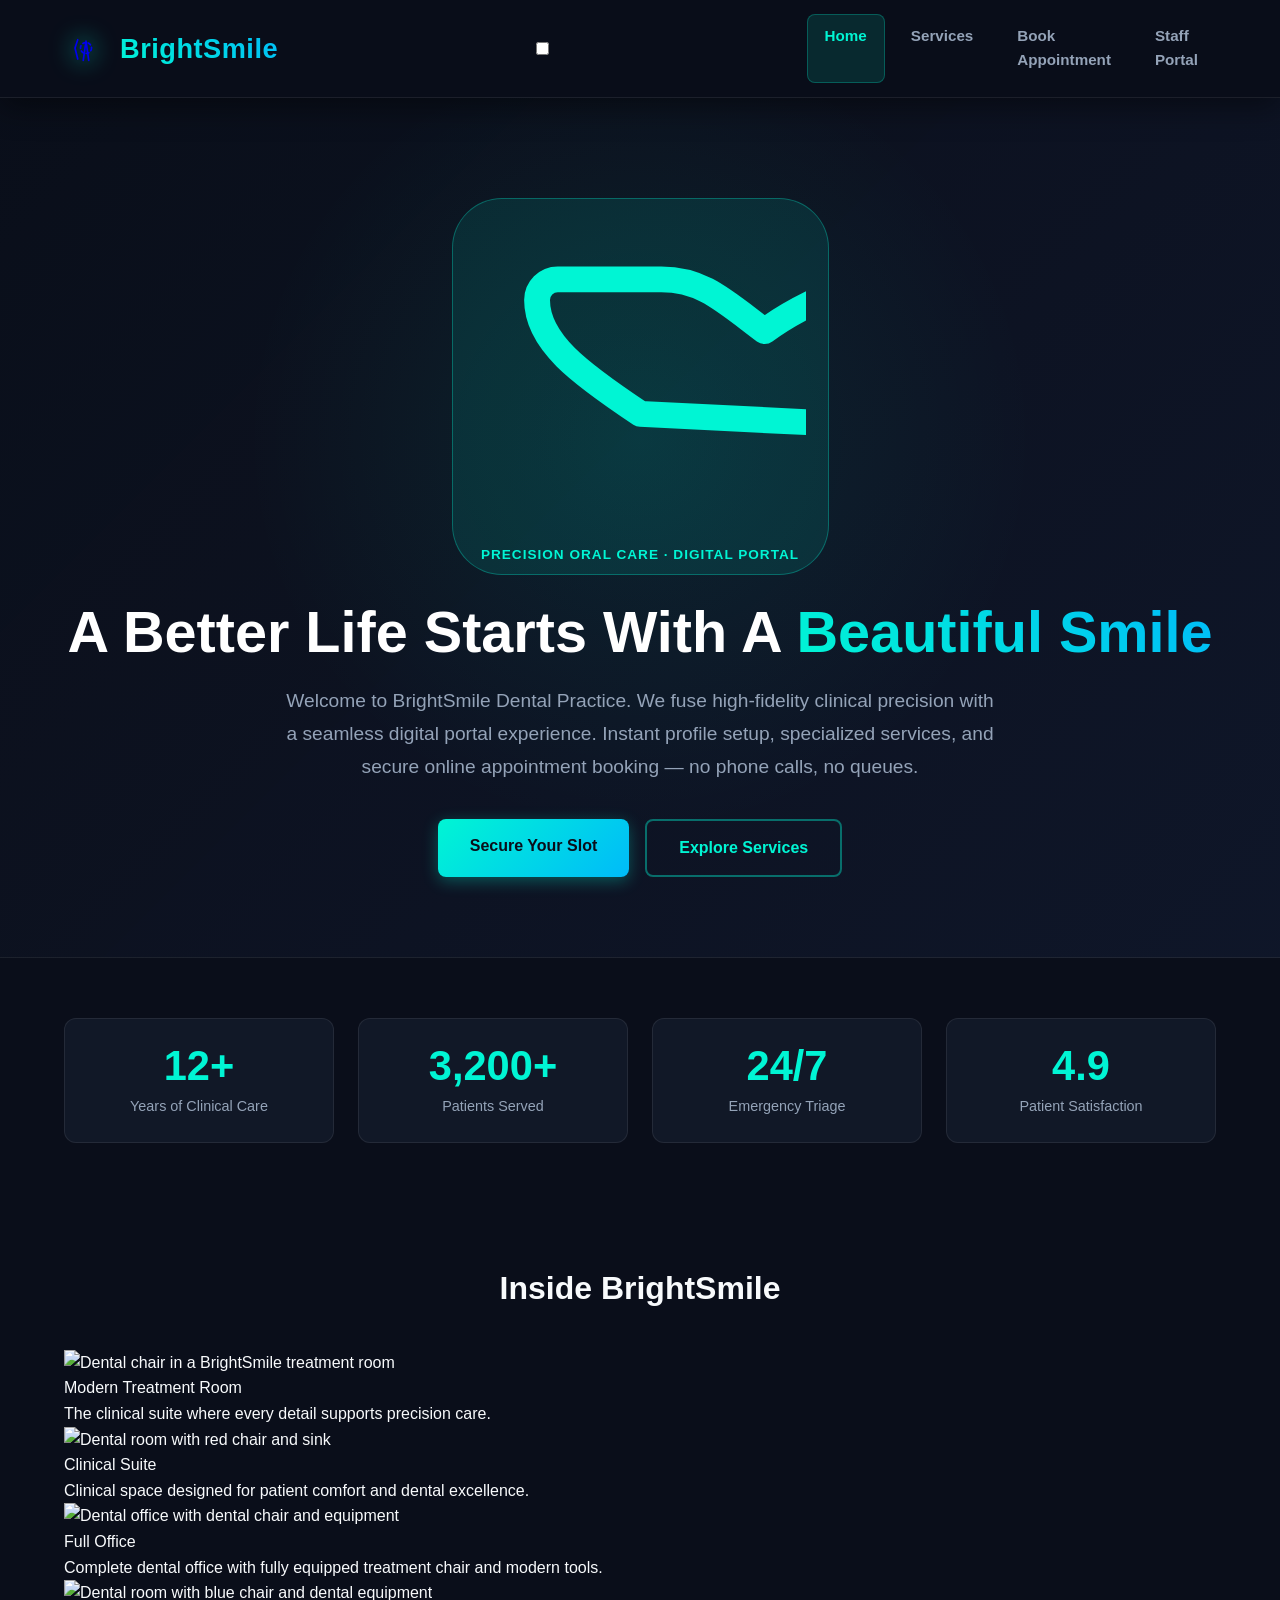
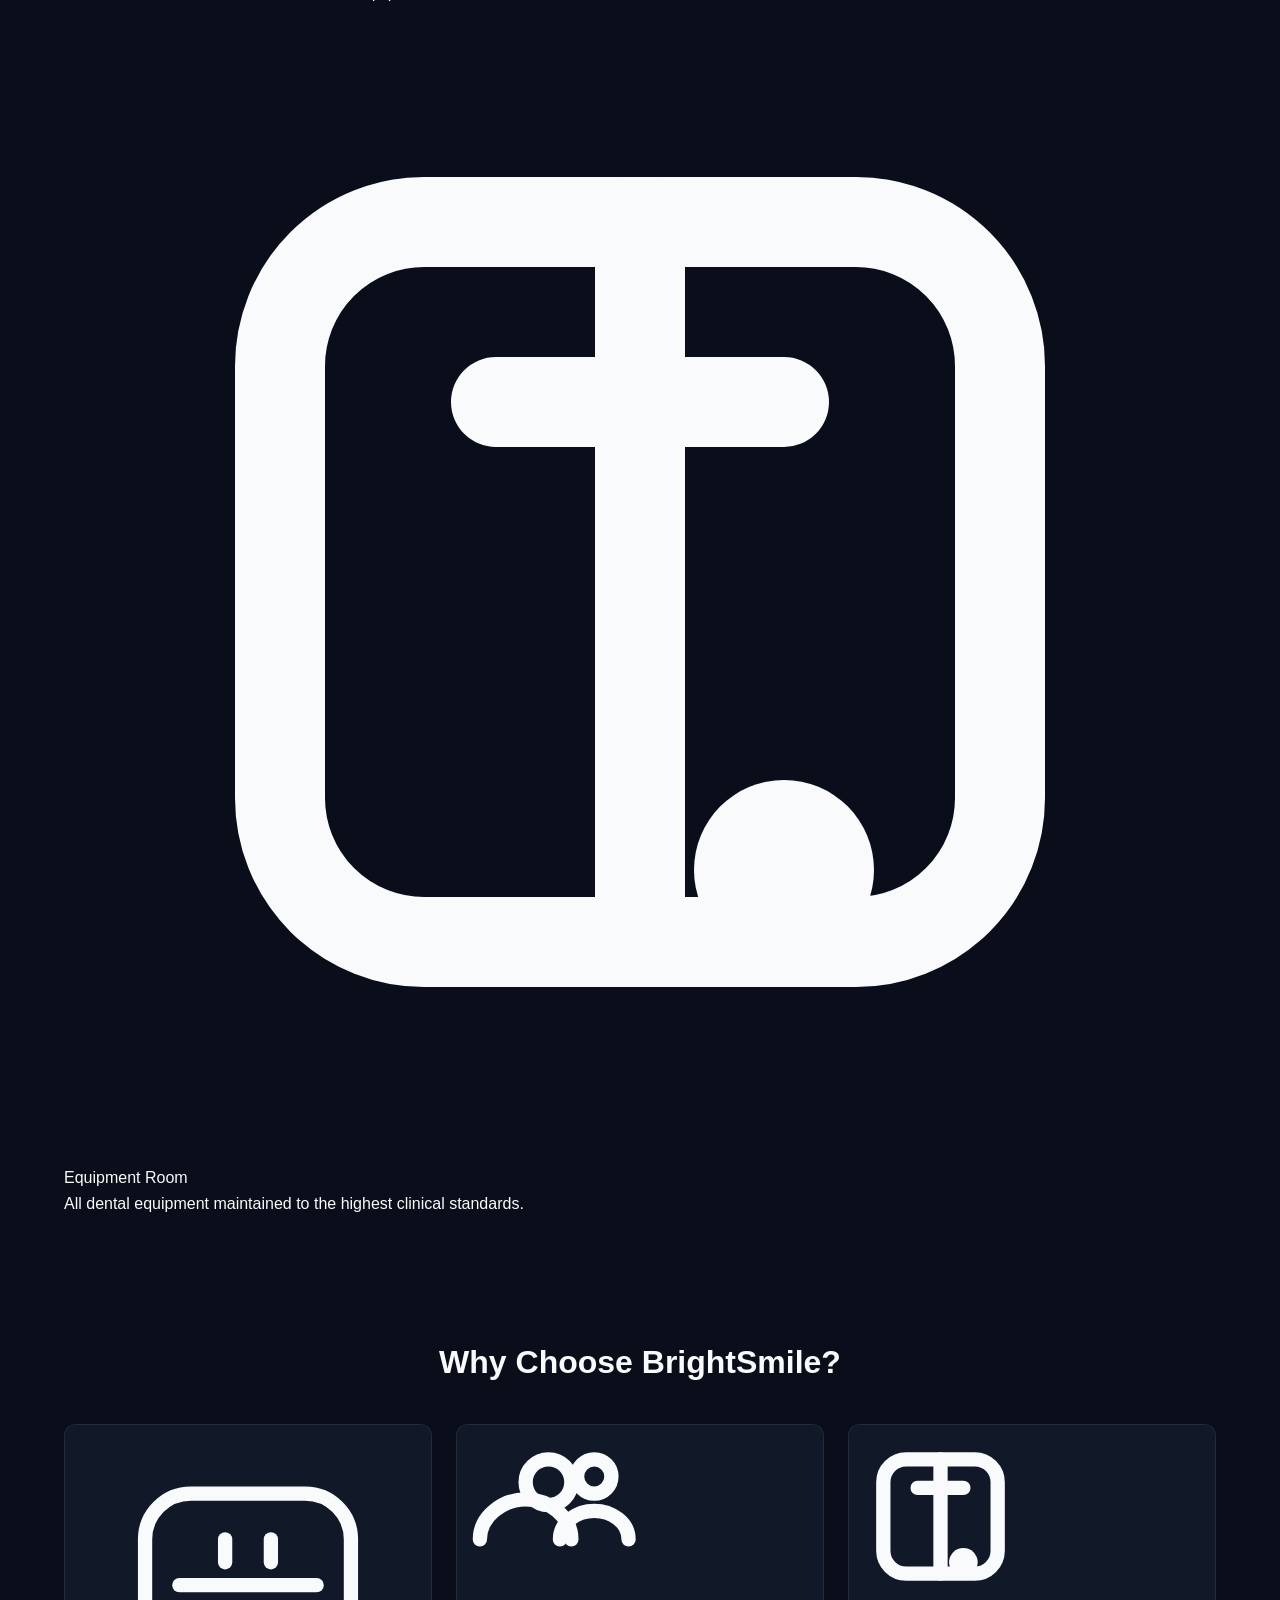
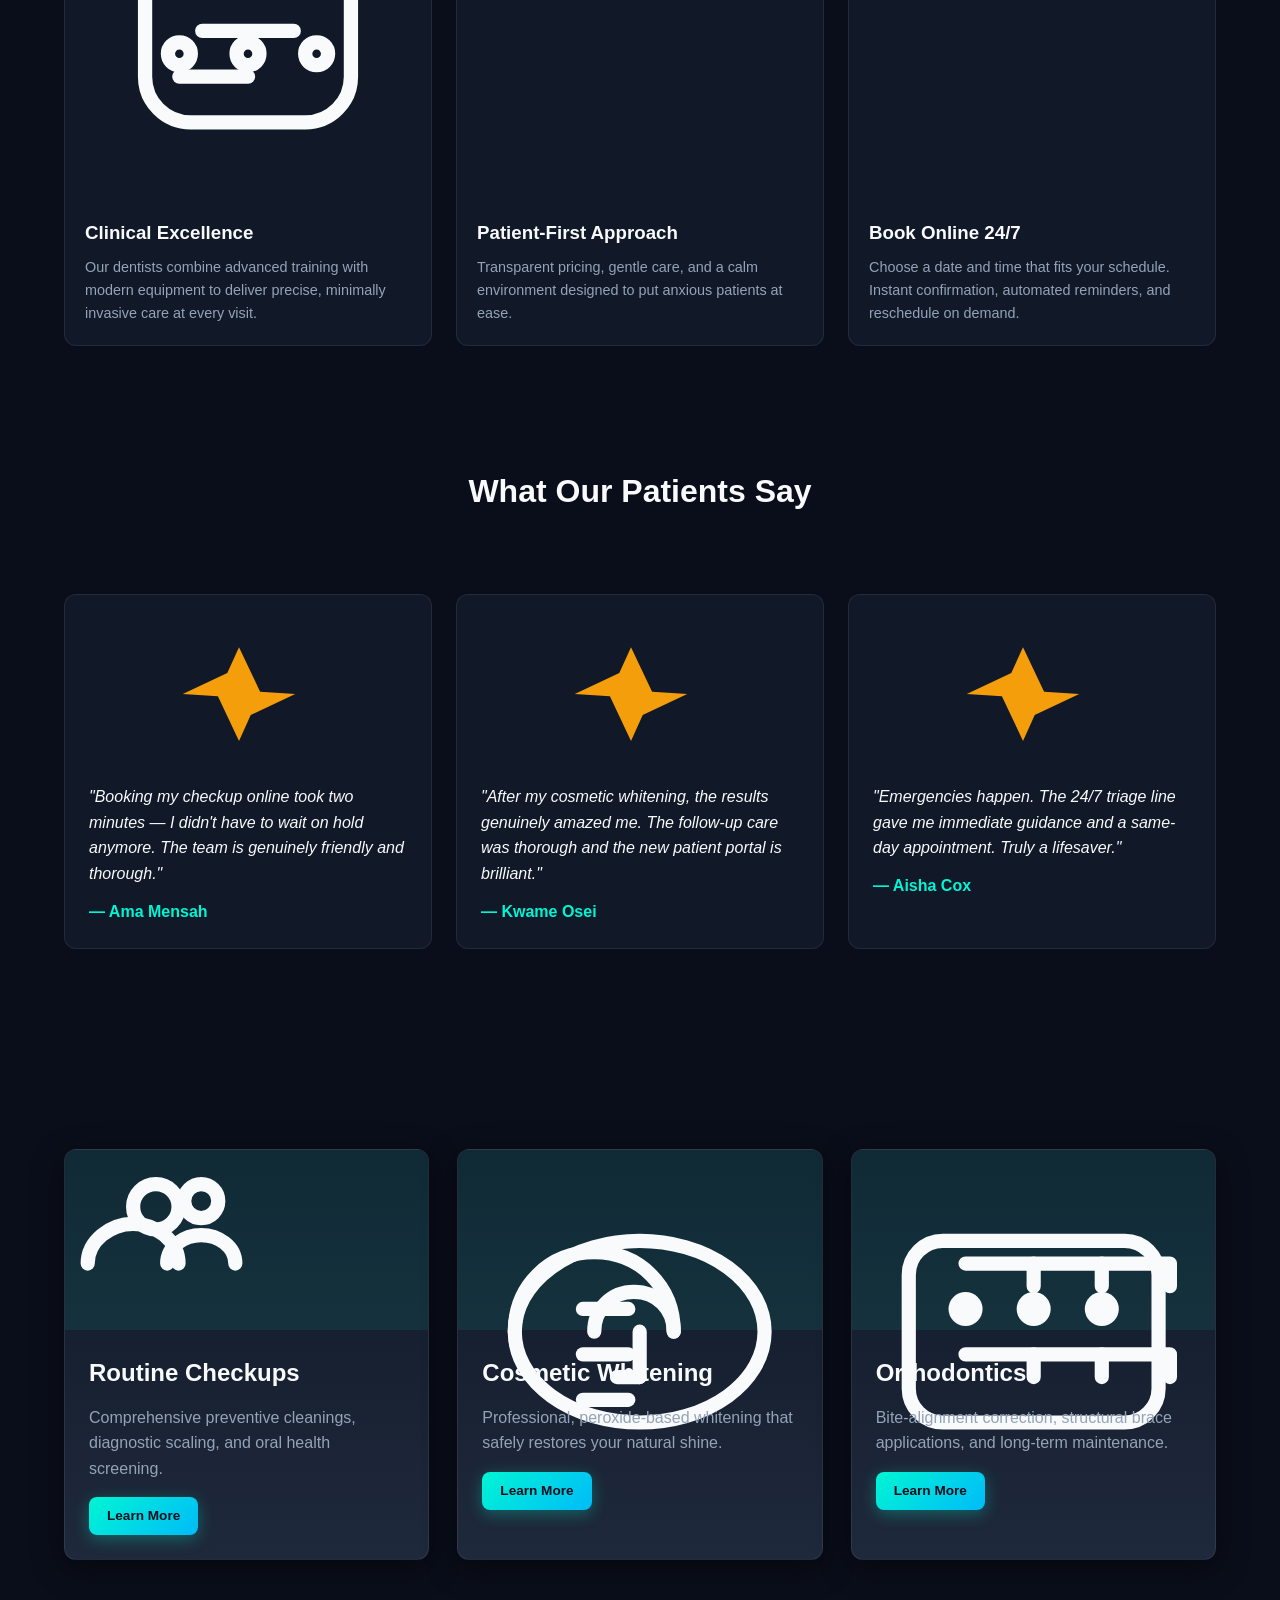
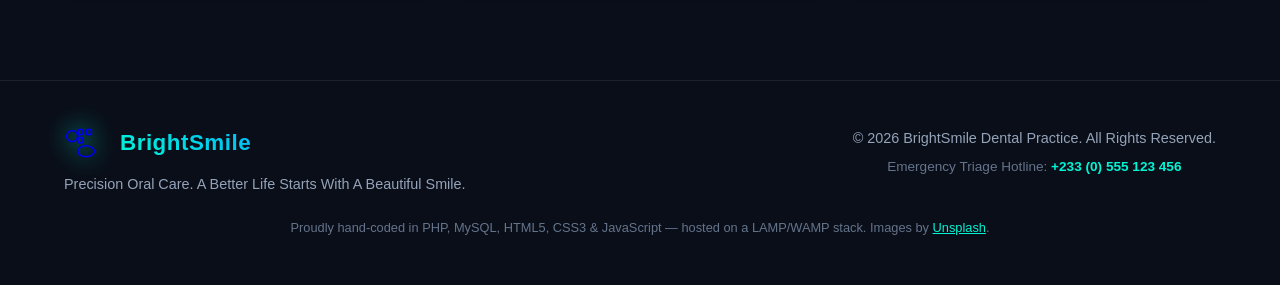
==== commit 1a40d7b5: "chore: Remove all SVG icons, replace with standard buttons and online images, fix logo" ====
--- a/output/index.html
+++ b/output/index.html
@@ -14,11 +14,9 @@
     <div class="container nav-container">
         <a href="index.html" class="logo-group">
             <svg class="logo-img" viewBox="0 0 64 64" fill="none" stroke="currentColor" stroke-width="2.5" stroke-linecap="round" stroke-linejoin="round">
-                <path d="M12 30c4.4 0 8-3.6 8-8s-3.6-8-8-8-8 3.6-8 8 3.6 8 8 8z"/>
-                <path d="M24 20c2.2 0 4-1.8 4-4s-1.8-4-4-4-4 1.8-4 4 1.8 4 4 4z"/>
-                <path d="M36 20c2.2 0 4-1.8 4-4s-1.8-4-4-4-4 1.8-4 4 1.8 4 4 4z"/>
-                <path d="M24 32c2.2 0 4-1.8 4-4s-1.8-4-4-4-4 1.8-4 4 1.8 4 4 4z"/>
-                <ellipse cx="32" cy="44" rx="12" ry="8"/>
+                <path d="M20 48 L16 32 L20 20" stroke-linecap="round" stroke-linejoin="round"/>
+                <path d="M28 50 L32 22 L36 50" stroke-linecap="round" stroke-linejoin="round"/>
+                <circle cx="32" cy="32" r="8" stroke-dasharray="4 4"/>
             </svg>
             <span class="logo-text">BrightSmile</span>
         </a>
@@ -47,14 +45,9 @@
         <h1 class="hero-title">A Better Life Starts With A <span class="highlight">Beautiful Smile</span></h1>
         <p class="hero-subtitle">Welcome to BrightSmile Dental Practice. We fuse high-fidelity clinical precision with a seamless digital portal experience. Instant profile setup, specialized services, and secure online appointment booking &mdash; no phone calls, no queues.</p>
         <div class="hero-buttons">
-            <a href="booking.html" class="btn btn-primary">
-                <span class="svg-icon-sm" style="margin-right:8px;"><svg viewBox="0 0 32 32" fill="none" stroke="currentColor" stroke-width="2.5" stroke-linecap="round" stroke-linejoin="round"><rect x="6" y="6" width="20" height="20" rx="4"/><path d="M16 6v20M12 11h8"/><circle cx="20" cy="24" r="2.5" fill="currentColor" stroke="none"/></svg></span>
-                Secure Your Slot
-            </a>
-            <a href="services.html" class="btn btn-outline">
-                <span class="svg-icon-sm" style="margin-right:8px;"><svg viewBox="0 0 32 32" fill="currentColor" stroke="none"><path d="M16 6l4.5 9.5L28 16l-9.5 4.5L16 26l-4.5-9.5L4 16l9.5-4.5L16 6z"/></svg></span>
-                Explore Services
-            </a>
+            <a href="booking.html" class="btn btn-primary">Secure Your Slot</a>
+            <a href="services.html" class="btn btn-outline">Explore Services</a>
+        </div>
         </div>
     </div>
 </section>
@@ -89,21 +82,21 @@
             <div class="image-card">
                 <img src="https://images.unsplash.com/photo-1642844613096-7b743b7d9915?fm=jpg&q=60&w=800&auto=format&fit=crop" alt="Dental chair in a BrightSmile treatment room" loading="lazy">
                 <div class="image-card-body">
-                    <div class="image-card-badge"><span class="svg-icon-sm"><svg viewBox="0 0 32 32" fill="none" stroke="currentColor" stroke-width="2.5" stroke-linecap="round" stroke-linejoin="round"><circle cx="16" cy="16" r="12" fill="rgba(0,245,212,0.15)" stroke="var(--teal-glow)"/><path d="M16 8v8l5 4"/></svg></span> Modern Treatment Room</div>
+                    <div class="image-card-badge">Modern Treatment Room</div>
                     <p>The clinical suite where every detail supports precision care.</p>
                 </div>
             </div>
             <div class="image-card">
                 <img src="https://images.unsplash.com/photo-1734518352260-acb18b3f1e9c?fm=jpg&q=60&w=800&auto=format&fit=crop" alt="Dental room with red chair and sink" loading="lazy">
                 <div class="image-card-body">
-                    <div class="image-card-badge"><span class="svg-icon-sm"><svg viewBox="0 0 32 32" fill="none" stroke="currentColor" stroke-width="2.5" stroke-linecap="round" stroke-linejoin="round"><circle cx="16" cy="16" r="12" fill="rgba(0,245,212,0.15)" stroke="var(--teal-glow)"/><path d="M16 8v8l5 4"/></svg></span> Clinical Suite</div>
+                    <div class="image-card-badge">Clinical Suite</div>
                     <p>Clinical space designed for patient comfort and dental excellence.</p>
                 </div>
             </div>
             <div class="image-card">
-                <img src="https://images.unsplash.com/photo-1675686363422-7d7ab88ee530?fm=jpg&q=60&w=800&auto=format&fit=crop" alt="Dental office with dental chair and equipment" loading="lazy">
-                <div class="image-card-body">
-                    <div class="image-card-badge"><span class="svg-icon-sm"><svg viewBox="0 0 32 32" fill="none" stroke="currentColor" stroke-width="2.5" stroke-linecap="round" stroke-linejoin="round"><rect x="6" y="6" width="20" height="20" rx="4"/><path d="M16 6v20M12 11h8"/><circle cx="20" cy="24" r="2.5" fill="currentColor" stroke="none"/></svg></span> Full Office</div>
+                <img src="https://images.unsplash.com/photo-1598256989800-fe5f95da9787?fm=jpg&q=60&w=800&auto=format&fit=crop" alt="Dental office with dental chair and equipment" loading="lazy">
+                <div class="image-card-body">
+                    <div class="image-card-badge">Full Office</div>
                     <p>Complete dental office with fully equipped treatment chair and modern tools.</p>
                 </div>
             </div>
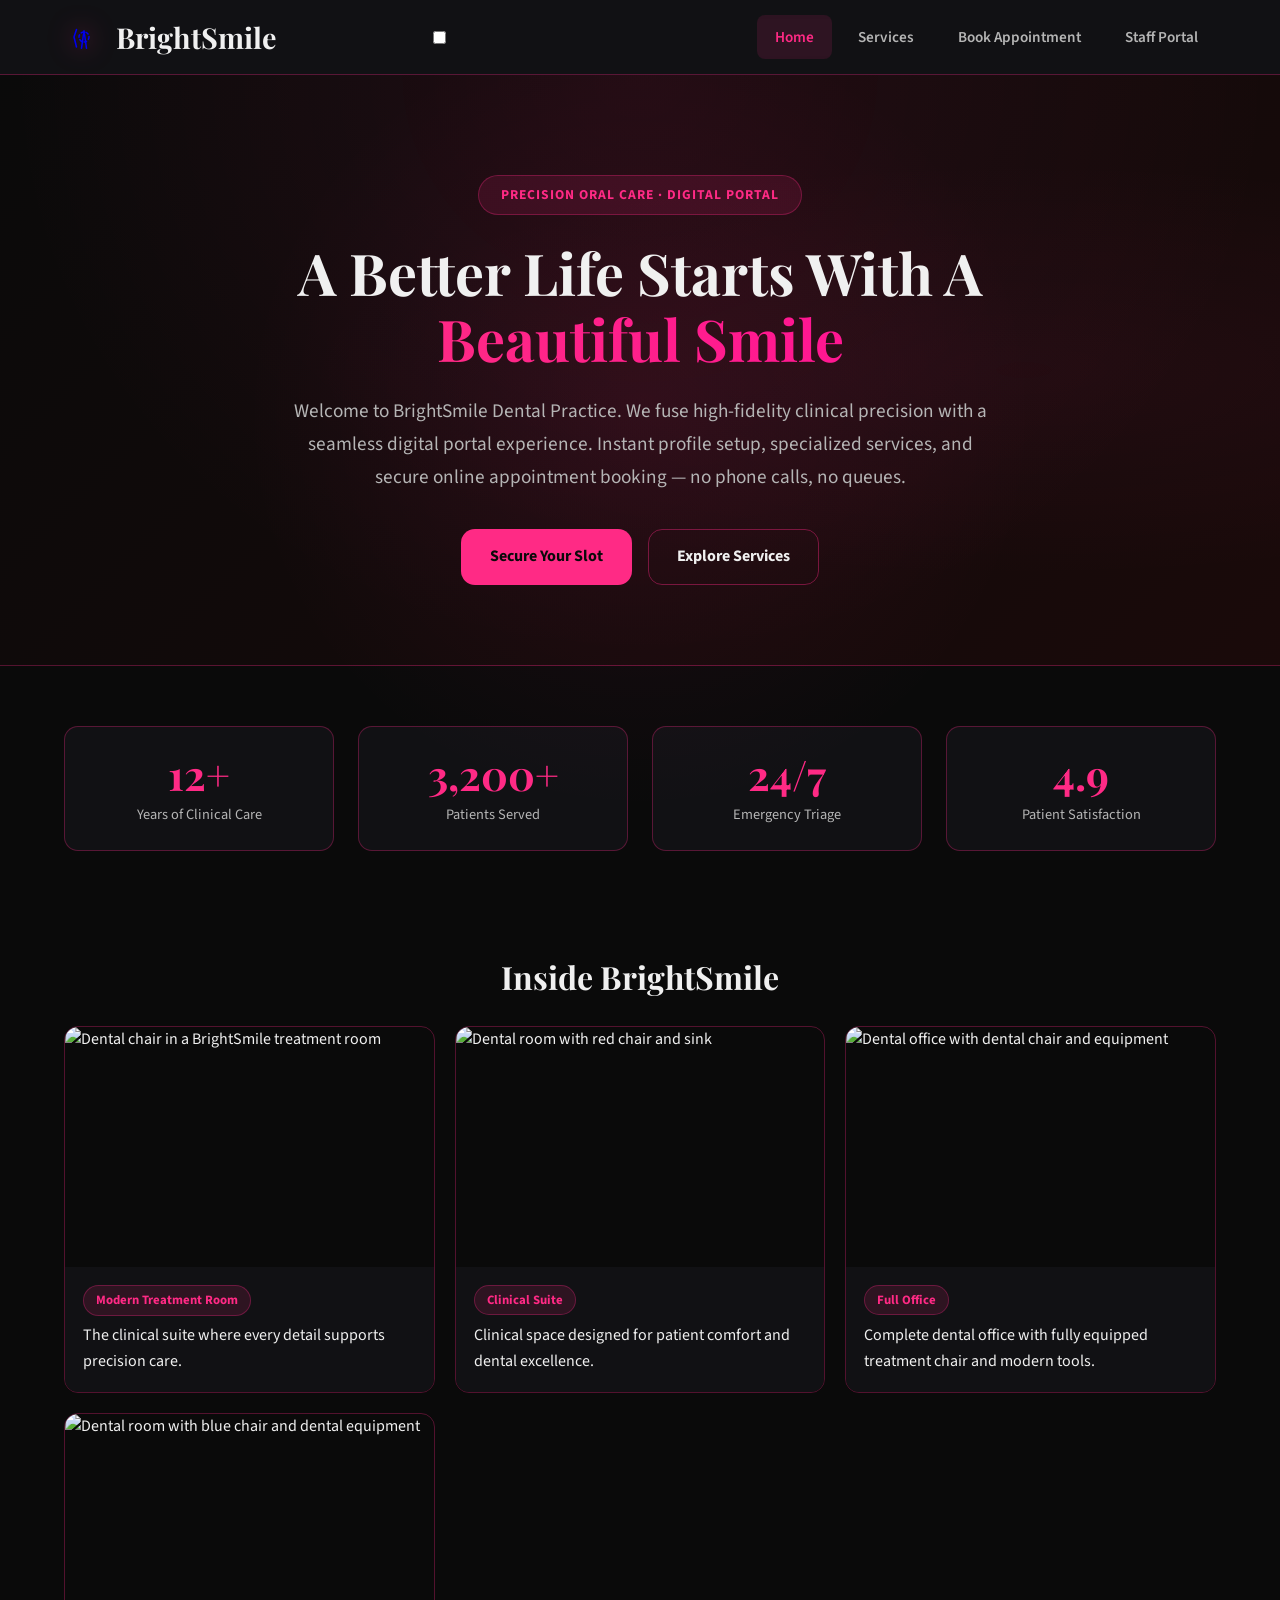
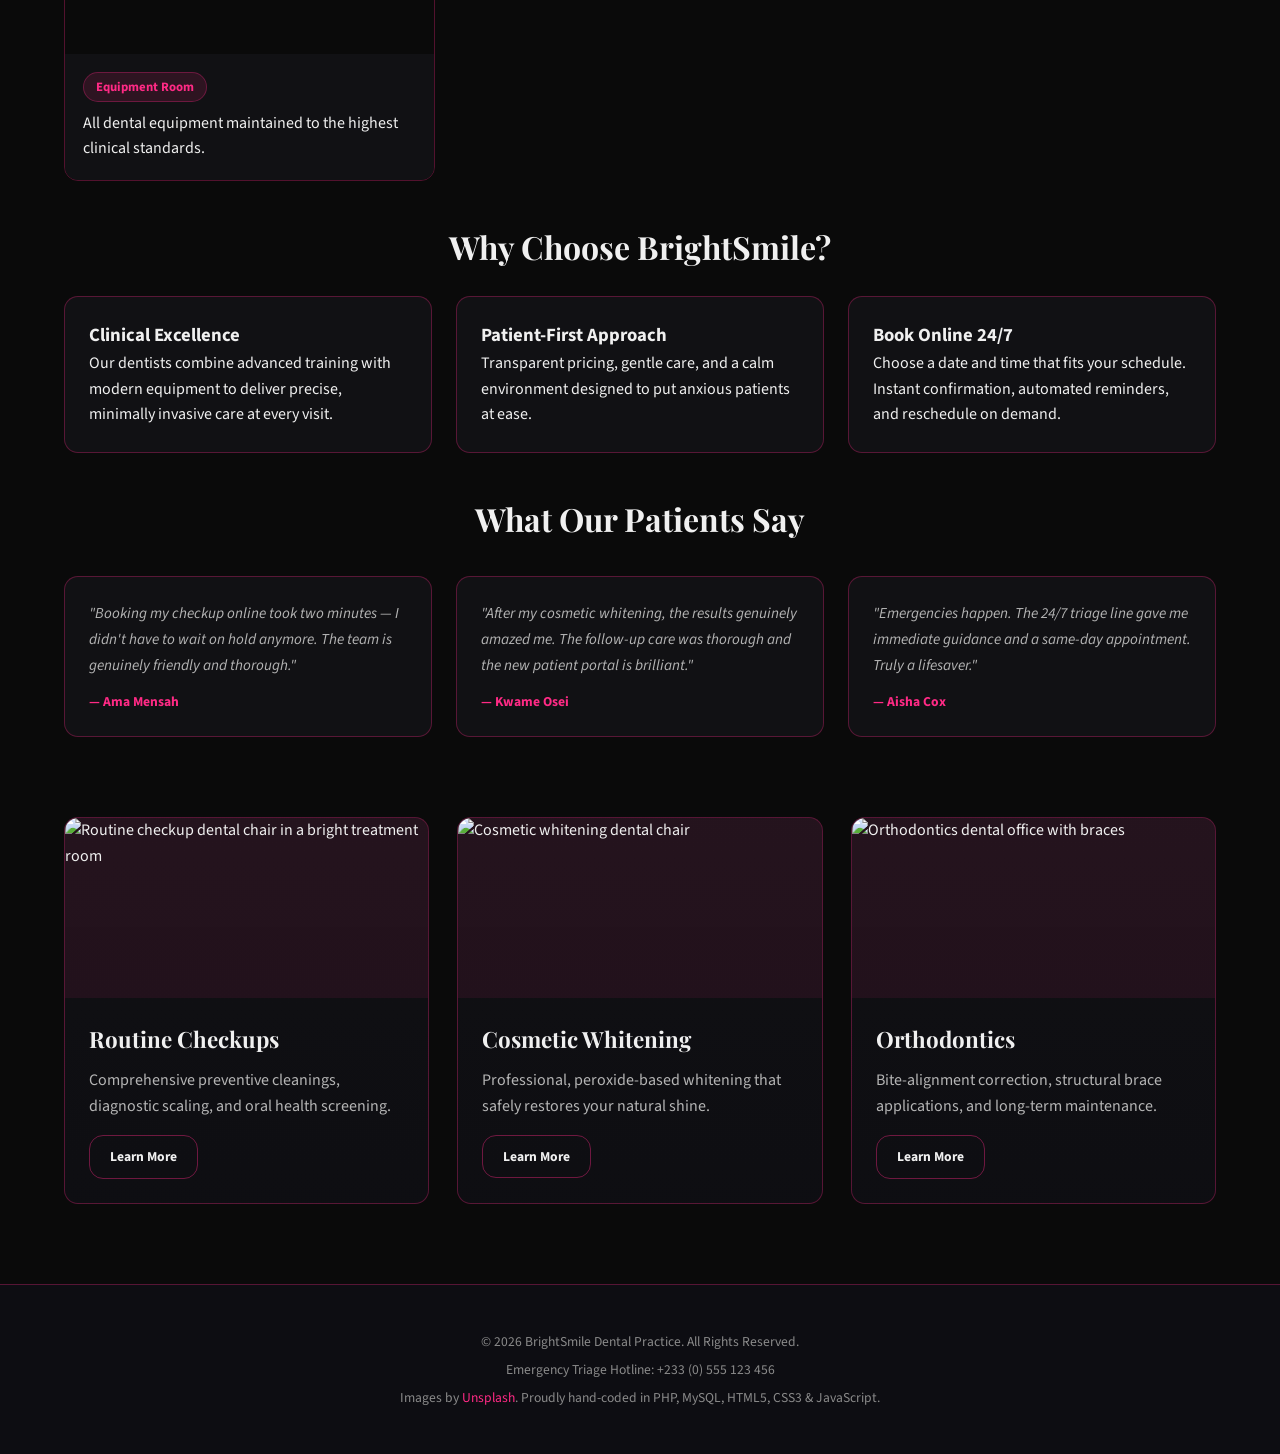
==== commit 16f99766: "feat: Rebuild home, services, and staff portal with deep-space-luxury design, standard buttons, no S" ====
--- a/output/index.html
+++ b/output/index.html
@@ -5,17 +5,156 @@
     <meta name="viewport" content="width=device-width, initial-scale=1.0">
     <title>BrightSmile Dental Practice Portal</title>
     <meta name="description" content="BrightSmile Dental Practice – modern clinical web portal for scheduling, staff access, and patient records.">
-    <link rel="stylesheet" href="css/style.css">
-    <link rel="icon" href="data:image/svg+xml,<svg xmlns='http://www.w3.org/2000/svg' viewBox='0 0 64 64'><ellipse cx='32' cy='28' rx='14' ry='12'/><ellipse cx='32' cy='28' rx='14' ry='12' transform='translate(0 8)'/><ellipse cx='32' cy='28' rx='14' ry='12' transform='translate(0 16)'/><ellipse cx='32' cy='28' rx='14' ry='12' transform='translate(0 24)'/><ellipse cx='32' cy='20' rx='14' ry='12' transform='translate(0 4)'/><ellipse cx='32' cy='12' rx='14' ry='12' transform='translate(0 4)'/><rect x='18' y='16' width='12' height='6' rx='2'/><rect x='34' y='16' width='12' height='6' rx='2'/><rect x='18' y='24' width='12' height='6' rx='2'/><rect x='34' y='24' width='12' height='6' rx='2'/></svg>">
+    <link rel="preconnect" href="https://fonts.googleapis.com">
+    <link href="https://fonts.googleapis.com/css2?family=Playfair+Display:ital,wght@0,400;0,700;1,400&family=Source+Sans+3:wght@400;600;700&display=swap" rel="stylesheet">
+    <link rel="icon" href="data:image/svg+xml,<svg xmlns='http://www.w3.org/2000/svg' viewBox='0 0 64 64'><path d='M20 48 L16 32 L20 20' stroke-linecap='round' stroke-linejoin='round' stroke='currentColor' fill='none' stroke-width='2.5'/><path d='M28 50 L32 22 L36 50' stroke-linecap='round' stroke-linejoin='round' stroke='currentColor' fill='none' stroke-width='2.5'/><circle cx='32' cy='32' r='8' stroke-dasharray='4 4' stroke='currentColor' fill='none' stroke-width='2.5'/></svg>">
+    <style>
+        :root {
+            --bg: #0a0a0a;
+            --bg-card: rgba(20, 20, 24, 0.76);
+            --bg-card2: rgba(15, 15, 20, 0.85);
+            --pink: #ff2a85;
+            --pink-strong: #ff1493;
+            --ink: #f0f0f0;
+            --ink-soft: #b5b5b5;
+            --ink-muted: #8a8a8a;
+            --glass: rgba(20, 20, 24, 0.76);
+            --glass-border: rgba(255, 42, 133, 0.3);
+            --shadow: 0 8px 32px rgba(255, 20, 133, 0.12);
+            --radius: 14px;
+            --font-display: 'Playfair Display', Georgia, serif;
+            --font-ui: 'Source Sans 3', 'Segoe UI', Roboto, Helvetica, Arial, sans-serif;
+        }
+        * { margin: 0; padding: 0; box-sizing: border-box; }
+        html { scroll-behavior: smooth; }
+        body {
+            background: var(--bg);
+            color: var(--ink);
+            font-family: var(--font-ui);
+            line-height: 1.6;
+            min-height: 100vh;
+        }
+        .container { width: 90%; max-width: 1200px; margin: 0 auto; }
+        .btn {
+            display: inline-block;
+            padding: 14px 28px;
+            border-radius: var(--radius);
+            font-weight: 700;
+            font-size: 1rem;
+            text-decoration: none;
+            cursor: pointer;
+            transition: all 0.3s ease;
+            border: 1px solid transparent;
+            font-family: var(--font-ui);
+            text-align: center;
+        }
+        .btn-primary { background: var(--pink); color: #0a0a0a; }
+        .btn-primary:hover { background: var(--pink-strong); transform: translateY(-2px); box-shadow: 0 6px 24px rgba(255, 20, 133, 0.35); }
+        .btn-outline { background: transparent; color: var(--ink); border-color: rgba(255, 42, 133, 0.4); }
+        .btn-outline:hover { background: rgba(255, 42, 133, 0.1); border-color: var(--pink); transform: translateY(-2px); box-shadow: 0 0 20px rgba(255, 42, 133, 0.2); }
+        .btn-sm { padding: 10px 20px; font-size: 0.85rem; }
+
+        .navbar {
+            background: var(--bg-card);
+            backdrop-filter: blur(12px);
+            border-bottom: 1px solid var(--glass-border);
+            padding: 14px 0;
+            position: sticky;
+            top: 0;
+            z-index: 1000;
+        }
+        .nav-container { display: flex; justify-content: space-between; align-items: center; }
+        .logo-group { display: flex; align-items: center; gap: 12px; text-decoration: none; }
+        .logo-img { width: 40px; height: 40px; filter: drop-shadow(0 0 12px rgba(255, 42, 133, 0.5)); transition: transform 0.3s; }
+        .logo-group:hover .logo-img { transform: scale(1.08); }
+        .logo-text { font-family: var(--font-display); font-size: 1.8rem; font-weight: 700; color: var(--ink); }
+        .nav-links { display: flex; gap: 8px; list-style: none; }
+        .nav-links a { display: block; padding: 10px 18px; text-decoration: none; color: var(--ink-soft); font-weight: 600; font-size: 0.95rem; border-radius: 8px; transition: all 0.3s ease; }
+        .nav-links a:hover { color: var(--pink); background: rgba(255, 42, 133, 0.08); }
+        .nav-links a.active { color: var(--pink); background: rgba(255, 42, 133, 0.12); }
+
+        .hero {
+            position: relative;
+            padding: 100px 0 80px;
+            text-align: center;
+            background: radial-gradient(ellipse at 50% 0%, rgba(255, 42, 133, 0.08) 0%, transparent 70%),
+                        radial-gradient(ellipse at 80% 50%, rgba(255, 42, 133, 0.05) 0%, transparent 50%),
+                        linear-gradient(135deg, #0a0a0a 0%, #1a0a0a 100%);
+            border-bottom: 1px solid var(--glass-border);
+        }
+        .hero-glow { position: absolute; top: -60px; left: 50%; transform: translateX(-50%); width: 800px; height: 800px; background: radial-gradient(circle, rgba(255, 42, 133, 0.08) 0%, transparent 70%); pointer-events: none; }
+        .hero-content { position: relative; z-index: 1; max-width: 900px; }
+        .hero-badge { display: inline-block; padding: 8px 22px; background: rgba(255, 42, 133, 0.12); border: 1px solid rgba(255, 42, 133, 0.3); border-radius: 50px; color: var(--pink); font-weight: 700; letter-spacing: 1px; text-transform: uppercase; font-size: 0.85rem; margin-bottom: 24px; }
+        .hero-title { font-family: var(--font-display); font-size: 3.6rem; font-weight: 700; color: var(--ink); line-height: 1.15; margin-bottom: 24px; }
+        .hero-subtitle { font-size: 1.2rem; color: var(--ink-soft); margin-bottom: 36px; max-width: 720px; margin-left: auto; margin-right: auto; line-height: 1.7; }
+        .hero-buttons { display: flex; gap: 16px; justify-content: center; flex-wrap: wrap; }
+
+        .stats-row { display: grid; grid-template-columns: repeat(auto-fit, minmax(200px, 1fr)); gap: 24px; padding: 40px 0; }
+        .stat-card { background: var(--bg-card); border: 1px solid var(--glass-border); border-radius: var(--radius); padding: 24px; text-align: center; transition: all 0.3s ease; }
+        .stat-card:hover { border-color: var(--pink); box-shadow: var(--shadow); }
+        .stat-number { font-family: var(--font-display); font-size: 2.6rem; font-weight: 700; color: var(--pink); line-height: 1.1; }
+        .stat-label { color: var(--ink-soft); font-size: 0.9rem; margin-top: 6px; }
+
+        .image-gallery { margin-top: 20px; }
+        .image-grid { display: grid; grid-template-columns: repeat(auto-fit, minmax(280px, 1fr)); gap: 20px; }
+        .image-card { position: relative; border-radius: var(--radius); overflow: hidden; border: 1px solid var(--glass-border); animation: fadeUp 0.6s ease forwards; }
+        .image-card:hover img { transform: scale(1.06); }
+        .image-card img { width: 100%; height: 240px; object-fit: cover; display: block; transition: transform 0.5s ease; }
+        .image-card-body { padding: 18px; background: var(--bg-card); }
+        .image-card-badge { display: inline-block; padding: 4px 12px; background: rgba(255, 42, 133, 0.12); border: 1px solid rgba(255, 42, 133, 0.3); border-radius: 999px; color: var(--pink); font-weight: 700; font-size: 0.8rem; margin-bottom: 8px; }
+
+        .media-section h2 { font-family: var(--font-display); font-size: 2rem; color: var(--ink); margin-bottom: 24px; text-align: center; }
+        .media-grid { display: grid; grid-template-columns: repeat(auto-fit, minmax(280px, 1fr)); gap: 24px; }
+        .media-card { background: var(--bg-card); border: 1px solid var(--glass-border); border-radius: var(--radius); padding: 24px; transition: all 0.3s ease; animation: fadeUp 0.6s ease forwards; }
+        .media-card:hover { border-color: var(--pink); transform: translateY(-4px); box-shadow: var(--shadow); }
+        .media-card-body h3 { font-family: var(--font-display); font-size: 1.2rem; color: var(--ink); margin-bottom: 8px; }
+        .media-card-body p { color: var(--ink-soft); font-size: 0.92rem; line-height: 1.6; }
+
+        .testimonial-grid { display: grid; grid-template-columns: repeat(auto-fit, minmax(300px, 1fr)); gap: 24px; margin-top: 32px; }
+        .testimonial { background: var(--bg-card); border: 1px solid var(--glass-border); border-radius: var(--radius); padding: 24px; animation: fadeUp 0.6s ease forwards; }
+        .testimonial p { font-size: 0.95rem; line-height: 1.7; color: var(--ink-soft); margin-bottom: 12px; font-style: italic; }
+        .author { font-size: 0.85rem; color: var(--pink); font-weight: 700; }
+
+        .services-grid { display: grid; grid-template-columns: repeat(auto-fit, minmax(320px, 1fr)); gap: 28px; padding: 40px 0; }
+        .service-card { background: linear-gradient(180deg, var(--bg-card), var(--bg-card2)); border: 1px solid var(--glass-border); border-radius: var(--radius); overflow: hidden; transition: all 0.3s ease; animation: fadeUp 0.6s ease forwards; }
+        .service-card:hover { border-color: var(--pink); transform: translateY(-6px); box-shadow: var(--shadow); }
+        .service-icon { width: 100%; height: 180px; object-fit: cover; display: block; background: rgba(255, 42, 133, 0.08); }
+        .service-card-body { padding: 24px; }
+        .service-card-body h3 { font-family: var(--font-display); font-size: 1.4rem; color: var(--ink); margin-bottom: 10px; }
+        .service-card-body p { color: var(--ink-soft); line-height: 1.6; margin-bottom: 16px; }
+        .service-card-body .btn { margin-right: 10px; }
+
+        .footer { background: var(--bg-card2); border-top: 1px solid var(--glass-border); margin-top: auto; padding: 40px 0; text-align: center; }
+        .footer p { font-size: 0.85rem; color: var(--ink-muted); margin: 6px 0; }
+        .footer a { color: var(--pink); text-decoration: none; }
+        .footer a:hover { text-decoration: underline; }
+
+        @keyframes fadeUp { from { opacity: 0; transform: translateY(24px); } to { opacity: 1; transform: translateY(0); } }
+        @keyframes logoFloat { 0% { transform: translateY(0); } 50% { transform: translateY(-6px); } 100% { transform: translateY(0); } }
+        @keyframes pulse-number { 0%, 100% { transform: scale(1); opacity: 0.85; } 50% { transform: scale(1.08); opacity: 1; } }
+        .logo-float { animation: logoFloat 6s ease-in-out infinite; }
+        .pulse-number { animation: pulse-number 2s ease-in-out infinite; }
+
+        @media (prefers-reduced-motion: reduce) {
+            *,
+            *::before,
+            *::after { animation-duration: 0.01ms !important; transition-duration: 0.01ms !important; }
+        }
+        @media (max-width: 768px) {
+            .hero-title { font-size: 2.4rem; }
+            .hero { padding: 60px 0 40px; }
+            .hero-buttons { flex-direction: column; align-items: center; gap: 12px; }
+        }
+    </style>
 </head>
 <body>
 
 <header class="navbar">
     <div class="container nav-container">
         <a href="index.html" class="logo-group">
-            <svg class="logo-img" viewBox="0 0 64 64" fill="none" stroke="currentColor" stroke-width="2.5" stroke-linecap="round" stroke-linejoin="round">
-                <path d="M20 48 L16 32 L20 20" stroke-linecap="round" stroke-linejoin="round"/>
-                <path d="M28 50 L32 22 L36 50" stroke-linecap="round" stroke-linejoin="round"/>
+            <svg class="logo-img logo-float" viewBox="0 0 64 64" fill="none" stroke="currentColor" stroke-width="2.5" stroke-linecap="round" stroke-linejoin="round" aria-hidden="true">
+                <path d="M20 48 L16 32 L20 20"/>
+                <path d="M28 50 L32 22 L36 50"/>
                 <circle cx="32" cy="32" r="8" stroke-dasharray="4 4"/>
             </svg>
             <span class="logo-text">BrightSmile</span>
@@ -31,79 +170,69 @@
     </div>
 </header>
 
-<!-- ============ HERO / LANDING ============ -->
 <section class="hero">
     <div class="hero-glow"></div>
-    <div class="hero-overlay"></div>
-    <div class="hero-content">
-        <div class="hero-badge">
-            <span class="svg-inline" style="width:20px;height:20px;margin-right:8px;vertical-align:middle;">
-                <svg viewBox="0 0 32 32" fill="none" stroke="currentColor" stroke-width="2.5" stroke-linecap="round" stroke-linejoin="round"><path d="M16 20C10 16 6 13 6 9a2 2 0 012-2c0 0 4 0 10 0 4 0 6 2 10 5 4-3 10-5 10-5 6 0 10 0 10 5 0 5-4 7-10 7a2 2 0 01-2 2z"/></svg>
-            </span>
-            Precision Oral Care &middot; Digital Portal
-        </div>
-        <h1 class="hero-title">A Better Life Starts With A <span class="highlight">Beautiful Smile</span></h1>
+    <div class="container hero-content">
+        <div class="hero-badge">Precision Oral Care &middot; Digital Portal</div>
+        <h1 class="hero-title">A Better Life Starts With A <span style="font-family:var(--font-display);background:linear-gradient(45deg, var(--pink), var(--pink-strong));-webkit-background-clip:text;background-clip:text;-webkit-text-fill-color:transparent;color:transparent;">Beautiful Smile</span></h1>
         <p class="hero-subtitle">Welcome to BrightSmile Dental Practice. We fuse high-fidelity clinical precision with a seamless digital portal experience. Instant profile setup, specialized services, and secure online appointment booking &mdash; no phone calls, no queues.</p>
         <div class="hero-buttons">
             <a href="booking.html" class="btn btn-primary">Secure Your Slot</a>
             <a href="services.html" class="btn btn-outline">Explore Services</a>
         </div>
-        </div>
     </div>
 </section>
 
-<!-- ============ STATS ============ -->
 <div class="container" style="padding: 20px 0 40px;">
     <div class="stats-row">
         <div class="stat-card">
-            <div class="stat-number">12+</div>
+            <div class="stat-number pulse-number">12+</div>
             <div class="stat-label">Years of Clinical Care</div>
         </div>
         <div class="stat-card">
-            <div class="stat-number">3,200+</div>
+            <div class="stat-number pulse-number">3,200+</div>
             <div class="stat-label">Patients Served</div>
         </div>
         <div class="stat-card">
-            <div class="stat-number">24/7</div>
+            <div class="stat-number pulse-number">24/7</div>
             <div class="stat-label">Emergency Triage</div>
         </div>
         <div class="stat-card">
-            <div class="stat-number">4.9</div>
+            <div class="stat-number pulse-number">4.9</div>
             <div class="stat-label">Patient Satisfaction</div>
         </div>
     </div>
 </div>
 
-<!-- ============ HERO IMAGE GALLERY ============ -->
 <div class="container" style="padding: 0 0 40px;">
     <div class="media-section image-gallery">
         <h2>Inside BrightSmile</h2>
         <div class="image-grid">
-            <div class="image-card">
+            <div class="image-card" style="animation-delay:0.05s;">
                 <img src="https://images.unsplash.com/photo-1642844613096-7b743b7d9915?fm=jpg&q=60&w=800&auto=format&fit=crop" alt="Dental chair in a BrightSmile treatment room" loading="lazy">
                 <div class="image-card-body">
                     <div class="image-card-badge">Modern Treatment Room</div>
                     <p>The clinical suite where every detail supports precision care.</p>
                 </div>
             </div>
-            <div class="image-card">
+            <div class="image-card" style="animation-delay:0.10s;">
                 <img src="https://images.unsplash.com/photo-1734518352260-acb18b3f1e9c?fm=jpg&q=60&w=800&auto=format&fit=crop" alt="Dental room with red chair and sink" loading="lazy">
                 <div class="image-card-body">
                     <div class="image-card-badge">Clinical Suite</div>
                     <p>Clinical space designed for patient comfort and dental excellence.</p>
                 </div>
             </div>
-            <div class="image-card">
+            <div class="image-card" style="animation-delay:0.15s;">
                 <img src="https://images.unsplash.com/photo-1598256989800-fe5f95da9787?fm=jpg&q=60&w=800&auto=format&fit=crop" alt="Dental office with dental chair and equipment" loading="lazy">
                 <div class="image-card-body">
                     <div class="image-card-badge">Full Office</div>
                     <p>Complete dental office with fully equipped treatment chair and modern tools.</p>
                 </div>
             </div>
-            <div class="image-card">
+            <div class="image-card" style="animation-delay:0.20s;">
                 <img src="https://images.unsplash.com/photo-1643660527071-52e37cf7c7ea?fm=jpg&q=60&w=800&auto=format&fit=crop" alt="Dental room with blue chair and dental equipment" loading="lazy">
                 <div class="image-card-body">
-                    <div class="image-card-badge"><span class="svg-icon-sm"><svg viewBox="0 0 32 32" fill="none" stroke="currentColor" stroke-width="2.5" stroke-linecap="round" stroke-linejoin="round"><rect x="6" y="6" width="20" height="20" rx="4"/><path d="M16 6v20M12 11h8"/><circle cx="20" cy="24" r="2.5" fill="currentColor" stroke="none"/></svg></span> Equipment Room</div>
+                    <div class="image-card-badge">Equipment Room</div>
                     <p>All dental equipment maintained to the highest clinical standards.</p>
                 </div>
             </div>
@@ -111,67 +240,39 @@
     </div>
 </div>
 
-<!-- ============ ABOUT / WHY BRIGHTSMILE ============ -->
 <div class="container" style="padding: 0 0 40px;">
     <div class="media-section">
         <h2>Why Choose BrightSmile?</h2>
         <div class="media-grid">
             <div class="media-card">
-                <svg class="svg-icon-xl" viewBox="0 0 64 64" fill="none" stroke="currentColor" stroke-width="2.5" stroke-linecap="round" stroke-linejoin="round">
-                    <rect x="14" y="12" width="36" height="40" rx="8"/>
-                    <path d="M20 28h24"/><path d="M24 36h16"/><path d="M20 44h12"/>
-                    <circle cx="20" cy="40" r="2"/><circle cx="32" cy="40" r="2"/><circle cx="44" cy="40" r="2"/>
-                    <path d="M28 24v-4"/><path d="M36 24v-4"/>
-                </svg>
-                <div class="media-card-body">
-                    <h3>Clinical Excellence</h3>
-                    <p>Our dentists combine advanced training with modern equipment to deliver precise, minimally invasive care at every visit.</p>
-                </div>
+                <h3>Clinical Excellence</h3>
+                <p>Our dentists combine advanced training with modern equipment to deliver precise, minimally invasive care at every visit.</p>
             </div>
             <div class="media-card">
-                <svg class="svg-icon-xl" viewBox="0 0 64 64" fill="none" stroke="currentColor" stroke-width="2.5" stroke-linecap="round" stroke-linejoin="round">
-                    <circle cx="16" cy="10" r="4"/>
-                    <path d="M4 20c0-4 4-7 8-7s8 3 8 7"/>
-                    <circle cx="24" cy="9" r="3"/>
-                    <path d="M18 20c0-3 3-5 6-5s6 2 6 5"/>
-                </svg>
-                <div class="media-card-body">
-                    <h3>Patient-First Approach</h3>
-                    <p>Transparent pricing, gentle care, and a calm environment designed to put anxious patients at ease.</p>
-                </div>
+                <h3>Patient-First Approach</h3>
+                <p>Transparent pricing, gentle care, and a calm environment designed to put anxious patients at ease.</p>
             </div>
             <div class="media-card">
-                <svg class="svg-icon-xl" viewBox="0 0 64 64" fill="none" stroke="currentColor" stroke-width="2.5" stroke-linecap="round" stroke-linejoin="round">
-                    <rect x="6" y="6" width="20" height="20" rx="4"/>
-                    <path d="M16 6v20M12 11h8"/>
-                    <circle cx="20" cy="24" r="2.5" fill="currentColor" stroke="none"/>
-                </svg>
-                <div class="media-card-body">
-                    <h3>Book Online 24/7</h3>
-                    <p>Choose a date and time that fits your schedule. Instant confirmation, automated reminders, and reschedule on demand.</p>
-                </div>
-            </div>
-        </div>
-    </div>
-</div>
-
-<!-- ============ TESTIMONIALS ============ -->
+                <h3>Book Online 24/7</h3>
+                <p>Choose a date and time that fits your schedule. Instant confirmation, automated reminders, and reschedule on demand.</p>
+            </div>
+        </div>
+    </div>
+</div>
+
 <div class="container" style="padding: 0 0 40px;">
     <div class="media-section">
         <h2>What Our Patients Say</h2>
         <div class="testimonial-grid">
             <div class="testimonial">
-                <svg class="svg-icon-sm" style="color:var(--amber);margin-bottom:8px;"><svg viewBox="0 0 32 32" fill="currentColor" stroke="none"><path d="M16 6l4.5 9.5L28 16l-9.5 4.5L16 26l-4.5-9.5L4 16l9.5-4.5L16 6z"/></svg></svg>
                 <p>"Booking my checkup online took two minutes &mdash; I didn't have to wait on hold anymore. The team is genuinely friendly and thorough."</p>
                 <div class="author">&mdash; Ama Mensah</div>
             </div>
             <div class="testimonial">
-                <svg class="svg-icon-sm" style="color:var(--amber);margin-bottom:8px;"><svg viewBox="0 0 32 32" fill="currentColor" stroke="none"><path d="M16 6l4.5 9.5L28 16l-9.5 4.5L16 26l-4.5-9.5L4 16l9.5-4.5L16 6z"/></svg></svg>
                 <p>"After my cosmetic whitening, the results genuinely amazed me. The follow-up care was thorough and the new patient portal is brilliant."</p>
                 <div class="author">&mdash; Kwame Osei</div>
             </div>
             <div class="testimonial">
-                <svg class="svg-icon-sm" style="color:var(--amber);margin-bottom:8px;"><svg viewBox="0 0 32 32" fill="currentColor" stroke="none"><path d="M16 6l4.5 9.5L28 16l-9.5 4.5L16 26l-4.5-9.5L4 16l9.5-4.5L16 6z"/></svg></svg>
                 <p>"Emergencies happen. The 24/7 triage line gave me immediate guidance and a same-day appointment. Truly a lifesaver."</p>
                 <div class="author">&mdash; Aisha Cox</div>
             </div>
@@ -179,94 +280,42 @@
     </div>
 </div>
 
-<!-- ============ INFO CARDS (with SVG icons) ============ -->
 <div class="container" style="padding: 0 0 40px;">
-    <div class="media-section">
-        <div class="services-grid">
-            <div class="service-card">
-                <div class="service-icon">
-                    <svg class="svg-icon-xl" viewBox="0 0 64 64" fill="none" stroke="currentColor" stroke-width="2.5" stroke-linecap="round" stroke-linejoin="round">
-                        <circle cx="16" cy="10" r="4"/>
-                        <path d="M4 20c0-4 4-7 8-7s8 3 8 7"/>
-                        <circle cx="24" cy="9" r="3"/>
-                        <path d="M18 20c0-3 3-5 6-5s6 2 6 5"/>
-                    </svg>
-                </div>
-                <div class="service-card-body">
-                    <h3>Routine Checkups</h3>
-                    <p>Comprehensive preventive cleanings, diagnostic scaling, and oral health screening.</p>
-                    <a href="services.html" class="btn btn-sm">Learn More</a>
-                </div>
-            </div>
-            <div class="service-card">
-                <div class="service-icon">
-                    <svg class="svg-icon-xl" viewBox="0 0 64 64" fill="none" stroke="currentColor" stroke-width="2.5" stroke-linecap="round" stroke-linejoin="round">
-                        <ellipse cx="32" cy="32" rx="22" ry="16"/>
-                        <path d="M10 32c0-8 6-14 14-14s14 6 14 14"/>
-                        <path d="M24 32c0-4 3-7 7-7s7 3 7 7"/>
-                        <path d="M32 32v8"/>
-                        <path d="M22 28h8"/><path d="M22 36h8"/><path d="M22 44h8"/>
-                        <path d="M32 40h-4"/>
-                    </svg>
-                </div>
-                <div class="service-card-body">
-                    <h3>Cosmetic Whitening</h3>
-                    <p>Professional, peroxide-based whitening that safely restores your natural shine.</p>
-                    <a href="services.html" class="btn btn-sm">Learn More</a>
-                </div>
-            </div>
-            <div class="service-card">
-                <div class="service-icon">
-                    <svg class="svg-icon-xl" viewBox="0 0 64 64" fill="none" stroke="currentColor" stroke-width="2.5" stroke-linecap="round" stroke-linejoin="round">
-                        <rect x="10" y="16" width="44" height="32" rx="6"/>
-                        <circle cx="20" cy="28" r="3" fill="currentColor" stroke="none"/>
-                        <circle cx="32" cy="28" r="3" fill="currentColor" stroke="none"/>
-                        <circle cx="44" cy="28" r="3" fill="currentColor" stroke="none"/>
-                        <path d="M20 20h12v4"/><path d="M32 20h12v4"/><path d="M44 20h12v4"/>
-                        <path d="M20 36h12v4"/><path d="M32 36h12v4"/><path d="M44 36h12v4"/>
-                    </svg>
-                </div>
-                <div class="service-card-body">
-                    <h3>Orthodontics</h3>
-                    <p>Bite-alignment correction, structural brace applications, and long-term maintenance.</p>
-                    <a href="services.html" class="btn btn-sm">Learn More</a>
-                </div>
-            </div>
-        </div>
-    </div>
-</div>
-
-<!-- ============ FOOTER ENVELOPE ============ -->
+    <div class="services-grid">
+        <div class="service-card">
+            <img class="service-icon" src="https://images.unsplash.com/photo-1642844613096-7b743b7d9915?auto=format&fit=crop&w=400&q=60" alt="Routine checkup dental chair in a bright treatment room" loading="lazy">
+            <div class="service-card-body">
+                <h3>Routine Checkups</h3>
+                <p>Comprehensive preventive cleanings, diagnostic scaling, and oral health screening.</p>
+                <a href="services.html" class="btn btn-sm btn-outline">Learn More</a>
+            </div>
+        </div>
+        <div class="service-card">
+            <img class="service-icon" src="https://images.unsplash.com/photo-1734518352260-acb18b3f1e9c?auto=format&fit=crop&w=400&q=60" alt="Cosmetic whitening dental chair" loading="lazy">
+            <div class="service-card-body">
+                <h3>Cosmetic Whitening</h3>
+                <p>Professional, peroxide-based whitening that safely restores your natural shine.</p>
+                <a href="services.html" class="btn btn-sm btn-outline">Learn More</a>
+            </div>
+        </div>
+        <div class="service-card">
+            <img class="service-icon" src="https://images.unsplash.com/photo-1598256989800-fe5f95da9787?auto=format&fit=crop&w=400&q=60" alt="Orthodontics dental office with braces" loading="lazy">
+            <div class="service-card-body">
+                <h3>Orthodontics</h3>
+                <p>Bite-alignment correction, structural brace applications, and long-term maintenance.</p>
+                <a href="services.html" class="btn btn-sm btn-outline">Learn More</a>
+            </div>
+        </div>
+    </div>
+</div>
+
 <footer class="footer">
     <div class="container">
-        <div class="footer-top">
-            <div class="footer-brand">
-                <a href="index.html" class="logo-group">
-                    <svg class="logo-img" viewBox="0 0 64 64" fill="none" stroke="currentColor" stroke-width="2.5" stroke-linecap="round" stroke-linejoin="round">
-                        <path d="M12 30c4.4 0 8-3.6 8-8s-3.6-8-8-8-8 3.6-8 8 3.6 8 8 8z"/>
-                        <path d="M24 20c2.2 0 4-1.8 4-4s-1.8-4-4-4-4 1.8-4 4 1.8 4 4 4z"/>
-                        <path d="M36 20c2.2 0 4-1.8 4-4s-1.8-4-4-4-4 1.8-4 4 1.8 4 4 4z"/>
-                        <path d="M24 32c2.2 0 4-1.8 4-4s-1.8-4-4-4-4 1.8-4 4 1.8 4 4 4z"/>
-                        <ellipse cx="32" cy="44" rx="12" ry="8"/>
-                    </svg>
-                    <span class="logo-text">BrightSmile</span>
-                </a>
-                <p style="margin-top:8px; font-size:0.9rem;">Precision Oral Care. A Better Life Starts With A Beautiful Smile.</p>
-            </div>
-            <div>
-                <p style="font-size:0.9rem;">&copy; 2026 BrightSmile Dental Practice. All Rights Reserved.</p>
-                <p style="font-size:0.85rem; color:var(--text-dim);">
-                    Emergency Triage Hotline: <span style="color:var(--teal-glow); font-weight:700;">+233 (0) 555 123 456</span>
-                </p>
-            </div>
-        </div>
-        <p style="margin-top:16px; font-size:0.8rem; color:var(--text-dim);">
-            Proudly hand-coded in PHP, MySQL, HTML5, CSS3 & JavaScript &mdash; hosted on a LAMP/WAMP stack.
-            Images by <a href="https://unsplash.com" style="color:var(--teal-glow);">Unsplash</a>.
-        </p>
+        <p>&copy; 2026 BrightSmile Dental Practice. All Rights Reserved.</p>
+        <p>Emergency Triage Hotline: +233 (0) 555 123 456</p>
+        <p>Images by <a href="https://unsplash.com">Unsplash</a>. Proudly hand-coded in PHP, MySQL, HTML5, CSS3 & JavaScript.</p>
     </div>
 </footer>
 
-<script src="js/search.js"></script>
 </body>
 </html>
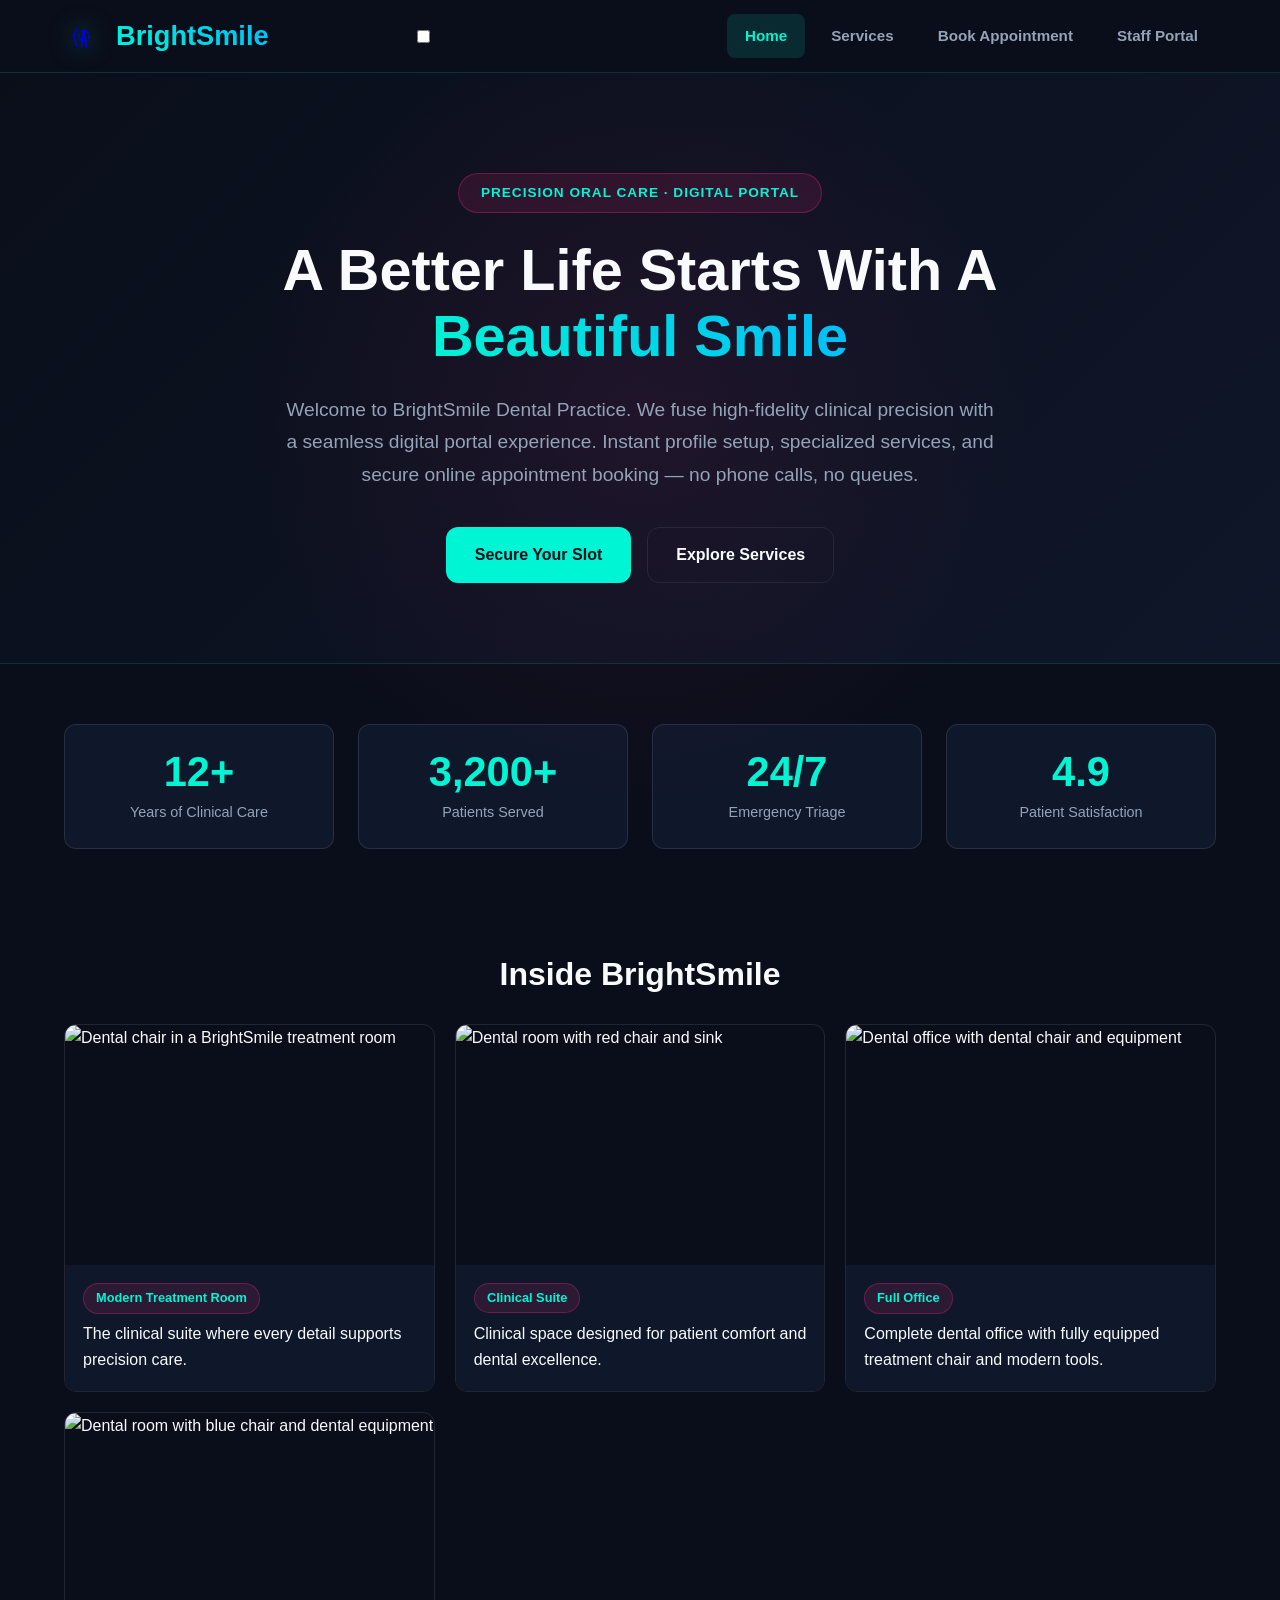
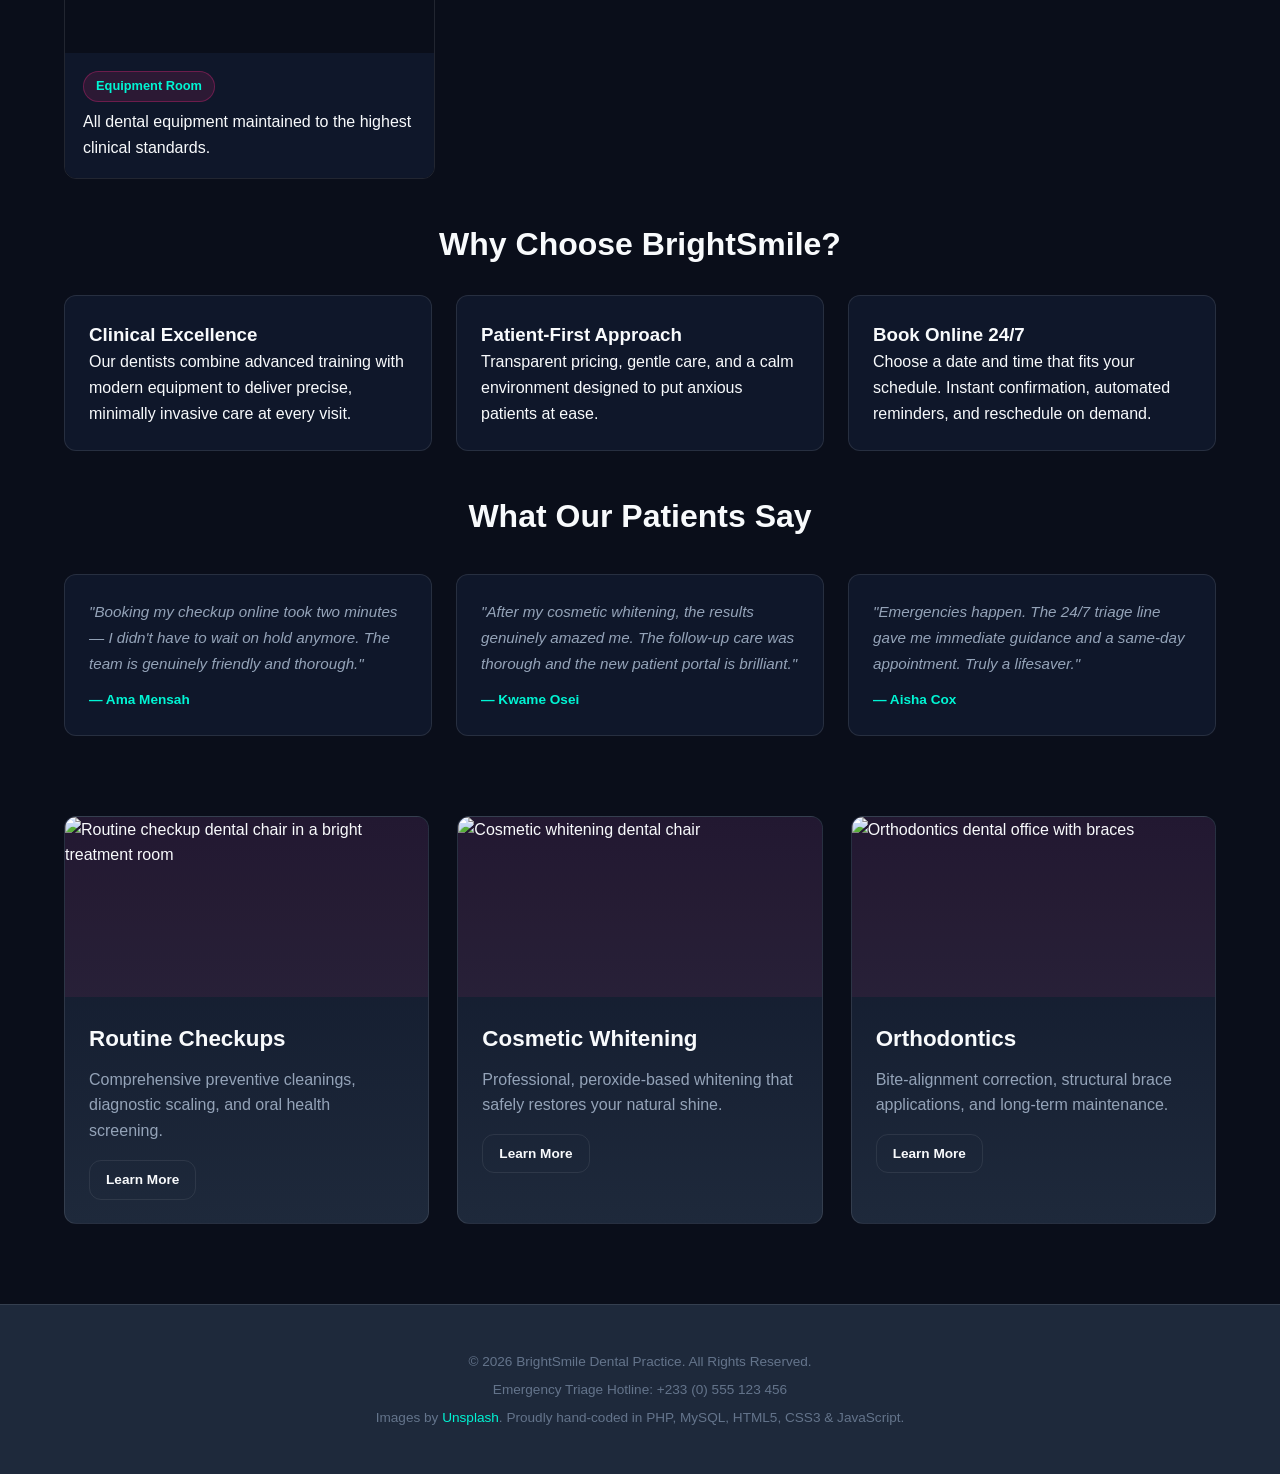
==== commit cda03089: "chore: Remove temp files, clean up legacy variable names" ====
--- a/output/index.html
+++ b/output/index.html
@@ -10,27 +10,34 @@
     <link rel="icon" href="data:image/svg+xml,<svg xmlns='http://www.w3.org/2000/svg' viewBox='0 0 64 64'><path d='M20 48 L16 32 L20 20' stroke-linecap='round' stroke-linejoin='round' stroke='currentColor' fill='none' stroke-width='2.5'/><path d='M28 50 L32 22 L36 50' stroke-linecap='round' stroke-linejoin='round' stroke='currentColor' fill='none' stroke-width='2.5'/><circle cx='32' cy='32' r='8' stroke-dasharray='4 4' stroke='currentColor' fill='none' stroke-width='2.5'/></svg>">
     <style>
         :root {
-            --bg: #0a0a0a;
-            --bg-card: rgba(20, 20, 24, 0.76);
-            --bg-card2: rgba(15, 15, 20, 0.85);
-            --pink: #ff2a85;
-            --pink-strong: #ff1493;
-            --ink: #f0f0f0;
-            --ink-soft: #b5b5b5;
-            --ink-muted: #8a8a8a;
-            --glass: rgba(20, 20, 24, 0.76);
-            --glass-border: rgba(255, 42, 133, 0.3);
-            --shadow: 0 8px 32px rgba(255, 20, 133, 0.12);
-            --radius: 14px;
-            --font-display: 'Playfair Display', Georgia, serif;
-            --font-ui: 'Source Sans 3', 'Segoe UI', Roboto, Helvetica, Arial, sans-serif;
+            --teal-glow: #00f5d4;
+            --teal-dark: #00bbf9;
+            --teal-mid: #0077b6;
+            --navy-deep: #0a0e1a;
+            --navy-card: #0f172a;
+            --card-bg: #111827;
+            --card-bg2: #1e293b;
+            --text-main: #f8fafc;
+            --text-muted: #94a3b8;
+            --text-dim: #64748b;
+            --emerald: #10b981;
+            --crimson: #ef4444;
+            --amber: #f59e0b;
+            --border-line: rgba(255,255,255,0.08);
+            --border-light: rgba(255,255,255,0.15);
+            --glass: rgba(255,255,255,0.05);
+            --glass-border: rgba(255,255,255,0.1);
+            --shadow: 0 8px 32px rgba(0,0,0,0.45);
+            --radius: 12px;
+            --radius-sm: 8px;
+            --font: 'Segoe UI', Roboto, Helvetica, Arial, sans-serif;
         }
         * { margin: 0; padding: 0; box-sizing: border-box; }
         html { scroll-behavior: smooth; }
         body {
-            background: var(--bg);
-            color: var(--ink);
-            font-family: var(--font-ui);
+            background: var(--navy-deep);
+            color: var(--text-main);
+            font-family: var(--font);
             line-height: 1.6;
             min-height: 100vh;
         }
@@ -45,19 +52,19 @@
             cursor: pointer;
             transition: all 0.3s ease;
             border: 1px solid transparent;
-            font-family: var(--font-ui);
+            font-family: var(--font);
             text-align: center;
         }
-        .btn-primary { background: var(--pink); color: #0a0a0a; }
-        .btn-primary:hover { background: var(--pink-strong); transform: translateY(-2px); box-shadow: 0 6px 24px rgba(255, 20, 133, 0.35); }
-        .btn-outline { background: transparent; color: var(--ink); border-color: rgba(255, 42, 133, 0.4); }
-        .btn-outline:hover { background: rgba(255, 42, 133, 0.1); border-color: var(--pink); transform: translateY(-2px); box-shadow: 0 0 20px rgba(255, 42, 133, 0.2); }
-        .btn-sm { padding: 10px 20px; font-size: 0.85rem; }
+        .btn-primary { background: var(--teal-glow); color: var(--navy-deep); }
+        .btn-primary:hover { background: #00e6c8; transform: translateY(-2px); box-shadow: 0 4px 20px rgba(0, 245, 212, 0.25); }
+        .btn-outline { background: transparent; color: var(--text-main); border-color: var(--border-line); }
+        .btn-outline:hover { border-color: var(--teal-glow); color: var(--teal-glow); transform: translateY(-2px); }
+        .btn-sm { padding: 8px 16px; font-size: 0.85rem; }
 
         .navbar {
-            background: var(--bg-card);
+            background: var(--navy-deep);
             backdrop-filter: blur(12px);
-            border-bottom: 1px solid var(--glass-border);
+            border-bottom: 1px solid rgba(0, 245, 212, 0.15);
             padding: 14px 0;
             position: sticky;
             top: 0;
@@ -65,68 +72,67 @@
         }
         .nav-container { display: flex; justify-content: space-between; align-items: center; }
         .logo-group { display: flex; align-items: center; gap: 12px; text-decoration: none; }
-        .logo-img { width: 40px; height: 40px; filter: drop-shadow(0 0 12px rgba(255, 42, 133, 0.5)); transition: transform 0.3s; }
+        .logo-img { width: 40px; height: 40px; filter: drop-shadow(0 0 12px rgba(0, 245, 212, 0.5)); transition: transform 0.3s; }
         .logo-group:hover .logo-img { transform: scale(1.08); }
-        .logo-text { font-family: var(--font-display); font-size: 1.8rem; font-weight: 700; color: var(--ink); }
+        .logo-text { font-family: var(--font); font-size: 1.7rem; font-weight: 800; background: linear-gradient(45deg, var(--teal-glow), var(--teal-dark)); -webkit-background-clip: text; background-clip: text; -webkit-text-fill-color: transparent; color: transparent; }
         .nav-links { display: flex; gap: 8px; list-style: none; }
-        .nav-links a { display: block; padding: 10px 18px; text-decoration: none; color: var(--ink-soft); font-weight: 600; font-size: 0.95rem; border-radius: 8px; transition: all 0.3s ease; }
-        .nav-links a:hover { color: var(--pink); background: rgba(255, 42, 133, 0.08); }
-        .nav-links a.active { color: var(--pink); background: rgba(255, 42, 133, 0.12); }
+        .nav-links a { display: block; padding: 10px 18px; text-decoration: none; color: var(--text-muted); font-weight: 600; font-size: 0.95rem; border-radius: var(--radius-sm); transition: all 0.3s ease; }
+        .nav-links a:hover { color: var(--teal-glow); background: rgba(0, 245, 212, 0.08); }
+        .nav-links a.active { color: var(--teal-glow); background: rgba(0, 245, 212, 0.12); }
 
         .hero {
             position: relative;
             padding: 100px 0 80px;
             text-align: center;
-            background: radial-gradient(ellipse at 50% 0%, rgba(255, 42, 133, 0.08) 0%, transparent 70%),
-                        radial-gradient(ellipse at 80% 50%, rgba(255, 42, 133, 0.05) 0%, transparent 50%),
-                        linear-gradient(135deg, #0a0a0a 0%, #1a0a0a 100%);
-            border-bottom: 1px solid var(--glass-border);
+            background: linear-gradient(135deg, rgba(10, 14, 26, 0.96), rgba(15, 23, 42, 0.92)),
+                        url('https://images.unsplash.com/photo-1629909613654-28e377c37b09?auto=format&fit=crop&w=1920&q=80') no-repeat center center/cover;
+            border-bottom: 1px solid rgba(0, 245, 212, 0.15);
         }
         .hero-glow { position: absolute; top: -60px; left: 50%; transform: translateX(-50%); width: 800px; height: 800px; background: radial-gradient(circle, rgba(255, 42, 133, 0.08) 0%, transparent 70%); pointer-events: none; }
         .hero-content { position: relative; z-index: 1; max-width: 900px; }
-        .hero-badge { display: inline-block; padding: 8px 22px; background: rgba(255, 42, 133, 0.12); border: 1px solid rgba(255, 42, 133, 0.3); border-radius: 50px; color: var(--pink); font-weight: 700; letter-spacing: 1px; text-transform: uppercase; font-size: 0.85rem; margin-bottom: 24px; }
-        .hero-title { font-family: var(--font-display); font-size: 3.6rem; font-weight: 700; color: var(--ink); line-height: 1.15; margin-bottom: 24px; }
-        .hero-subtitle { font-size: 1.2rem; color: var(--ink-soft); margin-bottom: 36px; max-width: 720px; margin-left: auto; margin-right: auto; line-height: 1.7; }
+        .hero-badge { display: inline-block; padding: 8px 22px; background: rgba(255, 42, 133, 0.12); border: 1px solid rgba(255, 42, 133, 0.3); border-radius: 50px; color: var(--teal-glow); font-weight: 700; letter-spacing: 1px; text-transform: uppercase; font-size: 0.85rem; margin-bottom: 24px; }
+        .hero-title { font-family: var(--font); font-size: 3.6rem; font-weight: 700; color: var(--text-main); line-height: 1.15; margin-bottom: 24px; }
+        .hero-subtitle { font-size: 1.2rem; color: var(--text-muted); margin-bottom: 36px; max-width: 720px; margin-left: auto; margin-right: auto; line-height: 1.7; }
         .hero-buttons { display: flex; gap: 16px; justify-content: center; flex-wrap: wrap; }
 
         .stats-row { display: grid; grid-template-columns: repeat(auto-fit, minmax(200px, 1fr)); gap: 24px; padding: 40px 0; }
-        .stat-card { background: var(--bg-card); border: 1px solid var(--glass-border); border-radius: var(--radius); padding: 24px; text-align: center; transition: all 0.3s ease; }
-        .stat-card:hover { border-color: var(--pink); box-shadow: var(--shadow); }
-        .stat-number { font-family: var(--font-display); font-size: 2.6rem; font-weight: 700; color: var(--pink); line-height: 1.1; }
-        .stat-label { color: var(--ink-soft); font-size: 0.9rem; margin-top: 6px; }
+        .stat-card { background: var(--navy-card); border: 1px solid var(--glass-border); border-radius: var(--radius); padding: 24px; text-align: center; transition: all 0.3s ease; }
+        .stat-card:hover { border-color: var(--teal-glow); box-shadow: var(--shadow); }
+        .stat-number { font-family: var(--font); font-size: 2.6rem; font-weight: 700; color: var(--teal-glow); line-height: 1.1; }
+        .stat-label { color: var(--text-muted); font-size: 0.9rem; margin-top: 6px; }
 
         .image-gallery { margin-top: 20px; }
         .image-grid { display: grid; grid-template-columns: repeat(auto-fit, minmax(280px, 1fr)); gap: 20px; }
         .image-card { position: relative; border-radius: var(--radius); overflow: hidden; border: 1px solid var(--glass-border); animation: fadeUp 0.6s ease forwards; }
         .image-card:hover img { transform: scale(1.06); }
         .image-card img { width: 100%; height: 240px; object-fit: cover; display: block; transition: transform 0.5s ease; }
-        .image-card-body { padding: 18px; background: var(--bg-card); }
-        .image-card-badge { display: inline-block; padding: 4px 12px; background: rgba(255, 42, 133, 0.12); border: 1px solid rgba(255, 42, 133, 0.3); border-radius: 999px; color: var(--pink); font-weight: 700; font-size: 0.8rem; margin-bottom: 8px; }
-
-        .media-section h2 { font-family: var(--font-display); font-size: 2rem; color: var(--ink); margin-bottom: 24px; text-align: center; }
+        .image-card-body { padding: 18px; background: var(--navy-card); }
+        .image-card-badge { display: inline-block; padding: 4px 12px; background: rgba(255, 42, 133, 0.12); border: 1px solid rgba(255, 42, 133, 0.3); border-radius: 999px; color: var(--teal-glow); font-weight: 700; font-size: 0.8rem; margin-bottom: 8px; }
+
+        .media-section h2 { font-family: var(--font); font-size: 2rem; color: var(--text-main); margin-bottom: 24px; text-align: center; }
         .media-grid { display: grid; grid-template-columns: repeat(auto-fit, minmax(280px, 1fr)); gap: 24px; }
-        .media-card { background: var(--bg-card); border: 1px solid var(--glass-border); border-radius: var(--radius); padding: 24px; transition: all 0.3s ease; animation: fadeUp 0.6s ease forwards; }
-        .media-card:hover { border-color: var(--pink); transform: translateY(-4px); box-shadow: var(--shadow); }
-        .media-card-body h3 { font-family: var(--font-display); font-size: 1.2rem; color: var(--ink); margin-bottom: 8px; }
-        .media-card-body p { color: var(--ink-soft); font-size: 0.92rem; line-height: 1.6; }
+        .media-card { background: var(--navy-card); border: 1px solid var(--glass-border); border-radius: var(--radius); padding: 24px; transition: all 0.3s ease; animation: fadeUp 0.6s ease forwards; }
+        .media-card:hover { border-color: var(--teal-glow); transform: translateY(-4px); box-shadow: var(--shadow); }
+        .media-card-body h3 { font-family: var(--font); font-size: 1.2rem; color: var(--text-main); margin-bottom: 8px; }
+        .media-card-body p { color: var(--text-muted); font-size: 0.92rem; line-height: 1.6; }
 
         .testimonial-grid { display: grid; grid-template-columns: repeat(auto-fit, minmax(300px, 1fr)); gap: 24px; margin-top: 32px; }
-        .testimonial { background: var(--bg-card); border: 1px solid var(--glass-border); border-radius: var(--radius); padding: 24px; animation: fadeUp 0.6s ease forwards; }
-        .testimonial p { font-size: 0.95rem; line-height: 1.7; color: var(--ink-soft); margin-bottom: 12px; font-style: italic; }
-        .author { font-size: 0.85rem; color: var(--pink); font-weight: 700; }
+        .testimonial { background: var(--navy-card); border: 1px solid var(--glass-border); border-radius: var(--radius); padding: 24px; animation: fadeUp 0.6s ease forwards; }
+        .testimonial p { font-size: 0.95rem; line-height: 1.7; color: var(--text-muted); margin-bottom: 12px; font-style: italic; }
+        .author { font-size: 0.85rem; color: var(--teal-glow); font-weight: 700; }
 
         .services-grid { display: grid; grid-template-columns: repeat(auto-fit, minmax(320px, 1fr)); gap: 28px; padding: 40px 0; }
-        .service-card { background: linear-gradient(180deg, var(--bg-card), var(--bg-card2)); border: 1px solid var(--glass-border); border-radius: var(--radius); overflow: hidden; transition: all 0.3s ease; animation: fadeUp 0.6s ease forwards; }
-        .service-card:hover { border-color: var(--pink); transform: translateY(-6px); box-shadow: var(--shadow); }
+        .service-card { background: linear-gradient(180deg, var(--navy-card), var(--card-bg2)); border: 1px solid var(--glass-border); border-radius: var(--radius); overflow: hidden; transition: all 0.3s ease; animation: fadeUp 0.6s ease forwards; }
+        .service-card:hover { border-color: var(--teal-glow); transform: translateY(-6px); box-shadow: var(--shadow); }
         .service-icon { width: 100%; height: 180px; object-fit: cover; display: block; background: rgba(255, 42, 133, 0.08); }
         .service-card-body { padding: 24px; }
-        .service-card-body h3 { font-family: var(--font-display); font-size: 1.4rem; color: var(--ink); margin-bottom: 10px; }
-        .service-card-body p { color: var(--ink-soft); line-height: 1.6; margin-bottom: 16px; }
+        .service-card-body h3 { font-family: var(--font); font-size: 1.4rem; color: var(--text-main); margin-bottom: 10px; }
+        .service-card-body p { color: var(--text-muted); line-height: 1.6; margin-bottom: 16px; }
         .service-card-body .btn { margin-right: 10px; }
 
-        .footer { background: var(--bg-card2); border-top: 1px solid var(--glass-border); margin-top: auto; padding: 40px 0; text-align: center; }
-        .footer p { font-size: 0.85rem; color: var(--ink-muted); margin: 6px 0; }
-        .footer a { color: var(--pink); text-decoration: none; }
+        .footer { background: var(--card-bg2); border-top: 1px solid var(--glass-border); margin-top: auto; padding: 40px 0; text-align: center; }
+        .footer p { font-size: 0.85rem; color: var(--text-dim); margin: 6px 0; }
+        .footer a { color: var(--teal-glow); text-decoration: none; }
         .footer a:hover { text-decoration: underline; }
 
         @keyframes fadeUp { from { opacity: 0; transform: translateY(24px); } to { opacity: 1; transform: translateY(0); } }
@@ -174,7 +180,7 @@
     <div class="hero-glow"></div>
     <div class="container hero-content">
         <div class="hero-badge">Precision Oral Care &middot; Digital Portal</div>
-        <h1 class="hero-title">A Better Life Starts With A <span style="font-family:var(--font-display);background:linear-gradient(45deg, var(--pink), var(--pink-strong));-webkit-background-clip:text;background-clip:text;-webkit-text-fill-color:transparent;color:transparent;">Beautiful Smile</span></h1>
+        <h1 class="hero-title">A Better Life Starts With A <span style="font-family:var(--font);background:linear-gradient(45deg, var(--teal-glow), var(--teal-dark));-webkit-background-clip:text;background-clip:text;-webkit-text-fill-color:transparent;color:transparent;">Beautiful Smile</span></h1>
         <p class="hero-subtitle">Welcome to BrightSmile Dental Practice. We fuse high-fidelity clinical precision with a seamless digital portal experience. Instant profile setup, specialized services, and secure online appointment booking &mdash; no phone calls, no queues.</p>
         <div class="hero-buttons">
             <a href="booking.html" class="btn btn-primary">Secure Your Slot</a>
